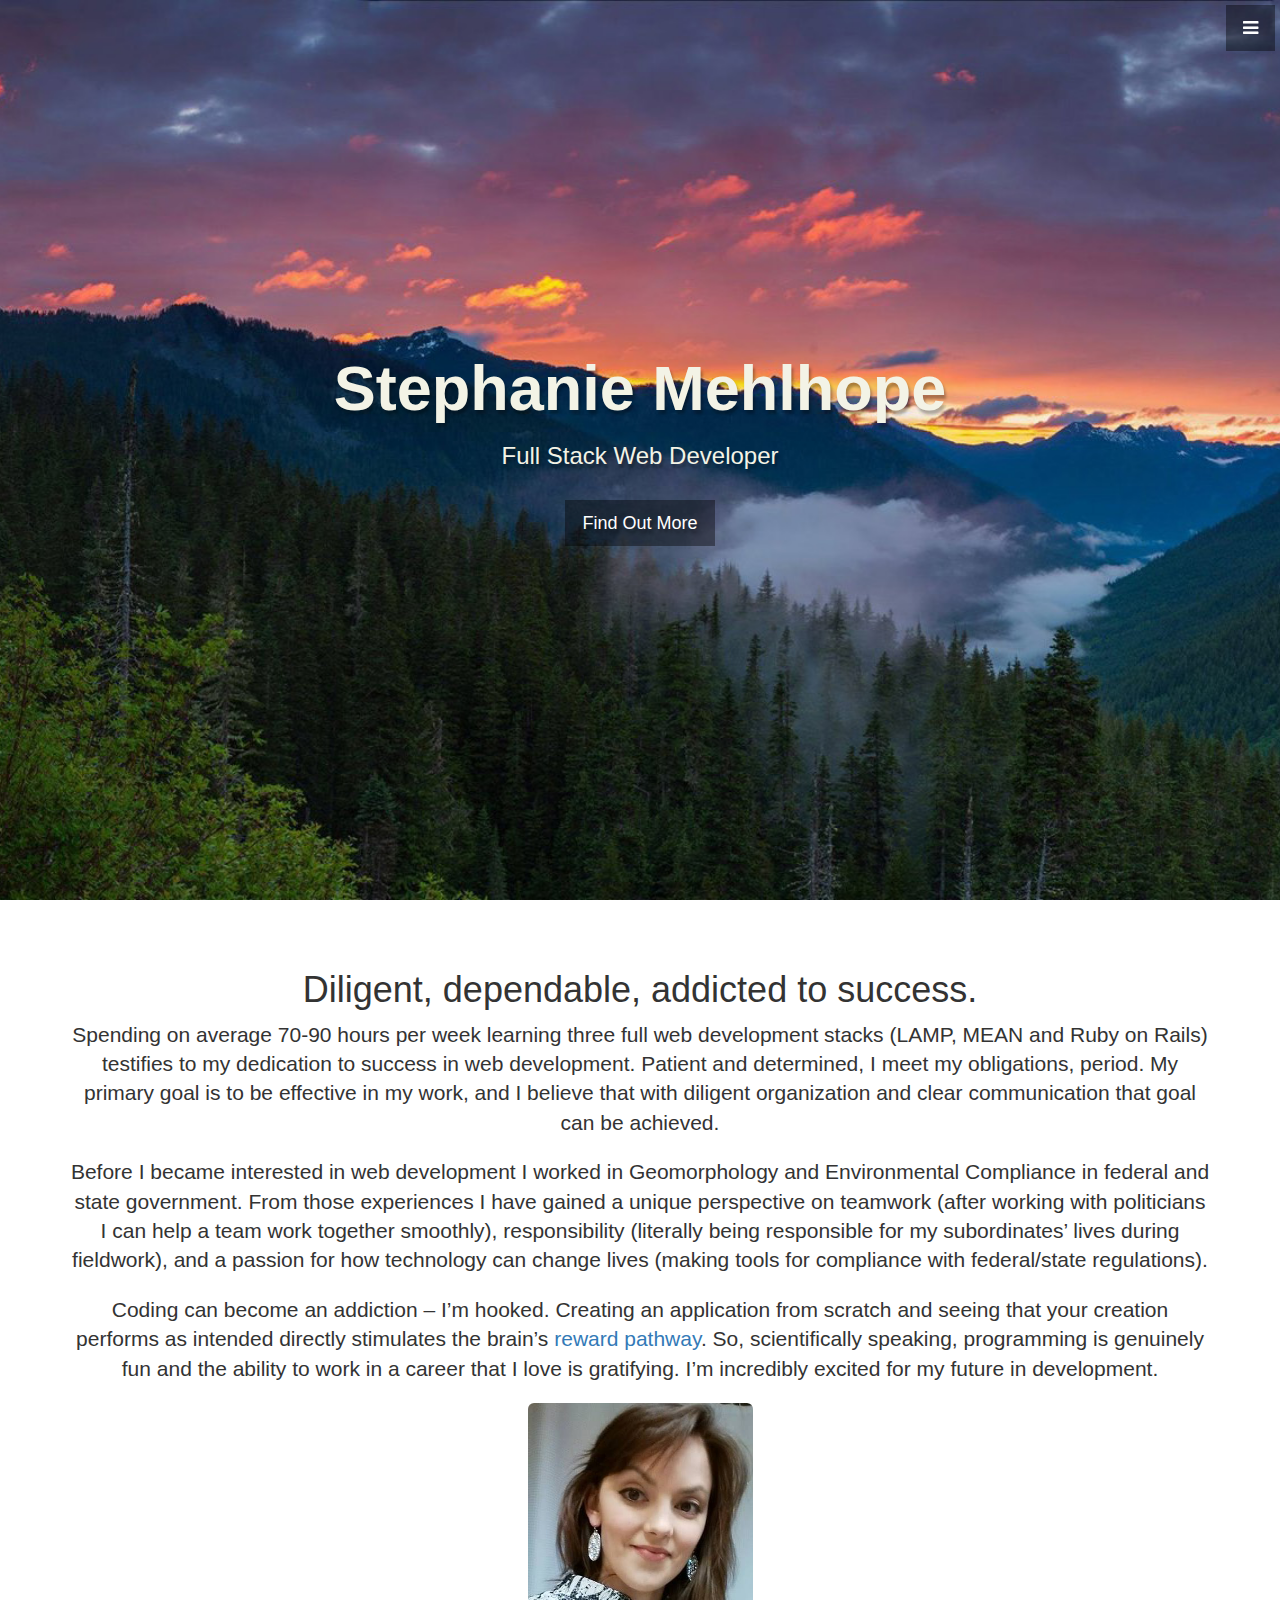
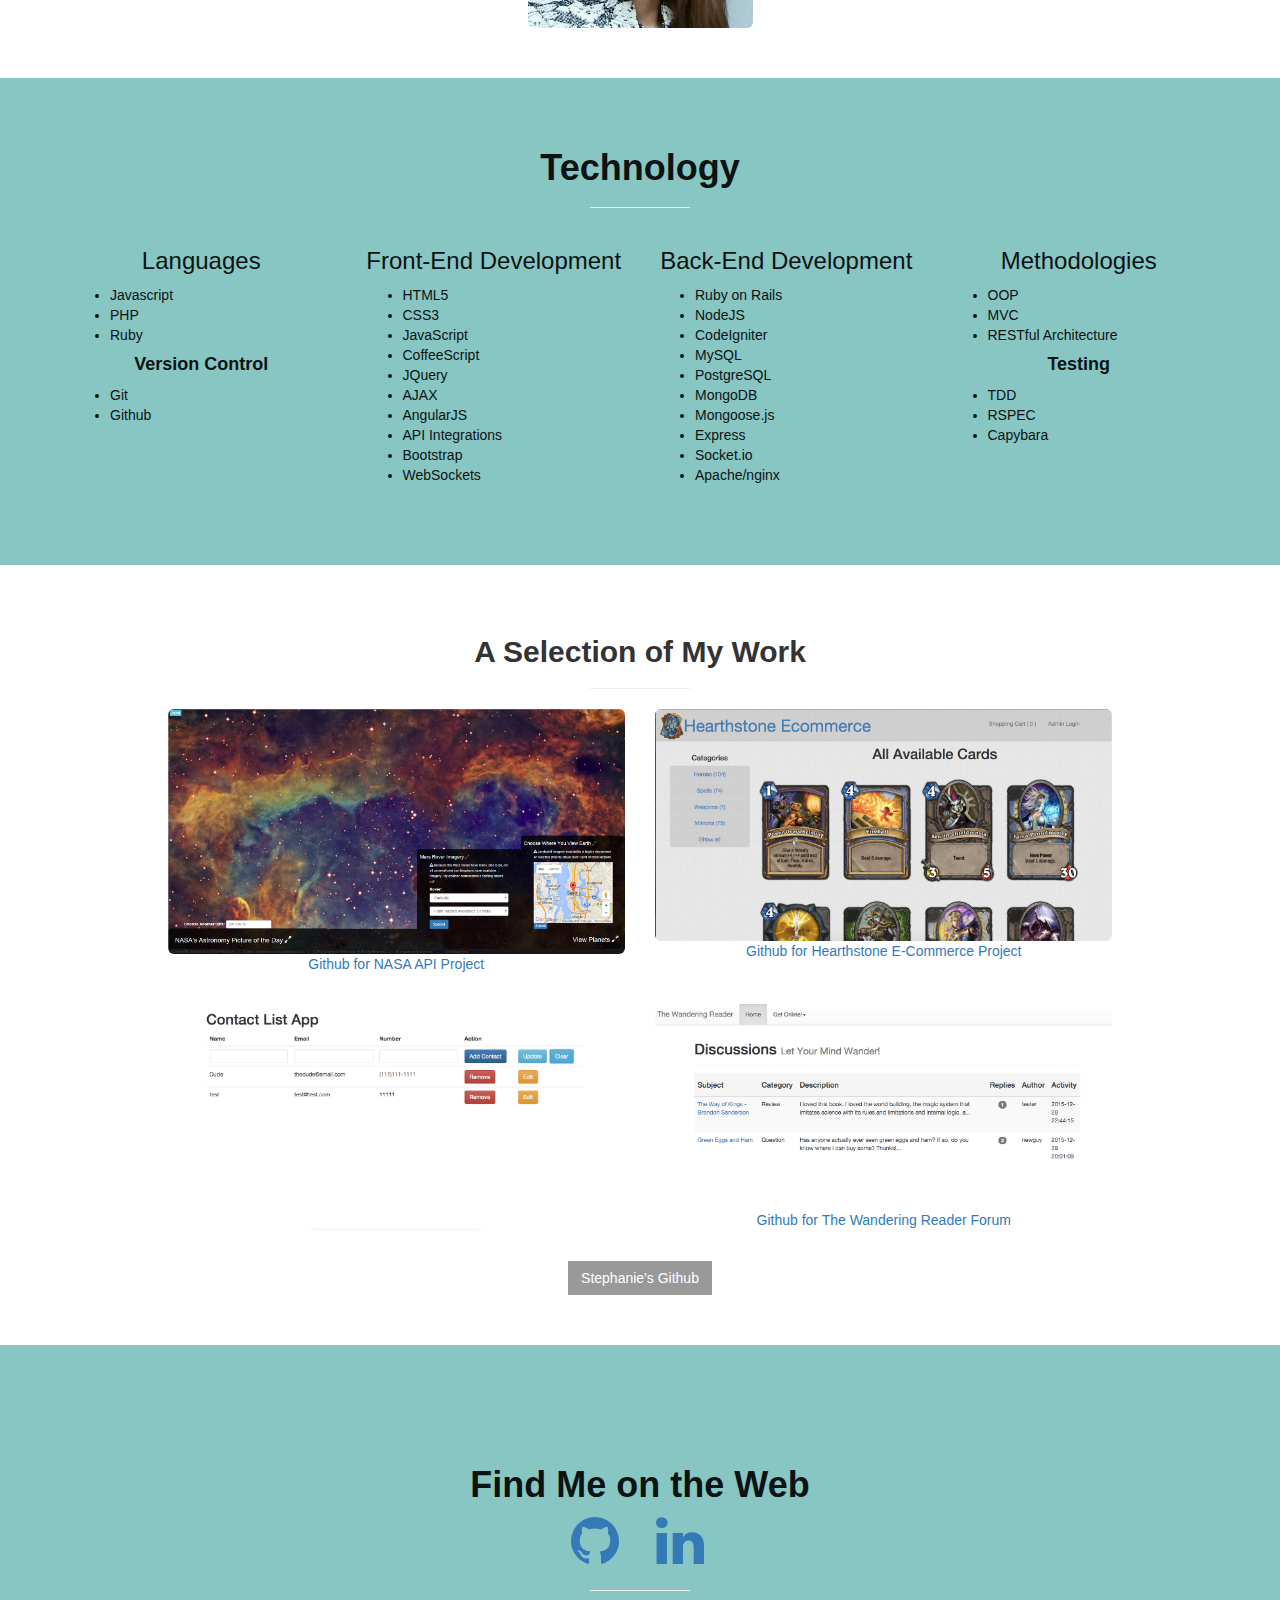
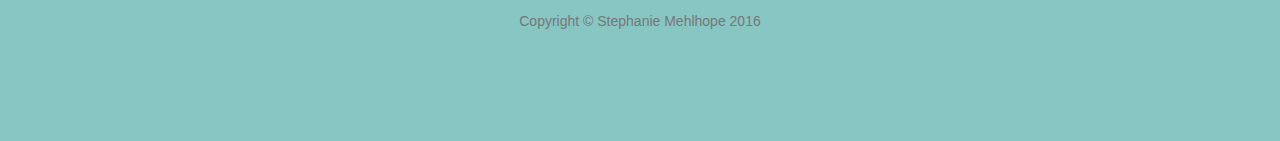
==== index.html @ 86a3da4c "initial commit" ====
<!DOCTYPE html>
<html>
<head>
  <meta charset="utf-8">
  <meta http-equiv="X-UA-Compatible" content="IE=edge">
  <meta name="viewport" content="width=device-width, initial-scale=1">
  <meta name="description" content="Portfolio website for full-stack developer, Stephanie Mehlhope">
  <meta name="author" content="Stephanie Mehlhope">
  <title>Stephanie Mehlhope</title>

  <script src="assets/javascript/jquery-2.2.1.js"></script>
  <script src="assets/javascript/bootstrap.js"></script>
  <script src="assets/javascript/colorbox.js"></script>
  <link rel="stylesheet" type="text/css" href="assets/stylesheets/bootstrap.css">
  <link rel="stylesheet" type="text/css" href="assets/stylesheets/stylesheet.css">
</head>
<body>
<!-- Navigation -->
  <a id="menu-toggle" href="#" class="btn btn-dark btn-lg toggle"><i class="fa fa-bars"></i></a>
  <nav id="sidebar-wrapper">
      <ul class="sidebar-nav">
          <a id="menu-close" href="#" class="btn btn-light btn-lg pull-right toggle"><i class="fa fa-times"></i></a>
          <li class="sidebar-brand">
              <a href="#top"  onclick = $("#menu-close").click();>Navigation</a>
          </li>
          <li>
              <a href="#top" onclick = $("#menu-close").click();>Home</a>
          </li>
          <li>
              <a href="#about" onclick = $("#menu-close").click();>About</a>
          </li>
          <li>
              <a href="#technical" onclick = $("#menu-close").click();>Technology</a>
          </li>
          <li>
              <a href="#portfolio" onclick = $("#menu-close").click();>Portfolio</a>
          </li>
      </ul>
  </nav>

  <!-- Header -->
  <header id="top" class="header">
      <div class="text-vertical-center">
        <h1>Stephanie Mehlhope</h1>
        <h3>Full Stack Web Developer</h3>
        <br>
        <a href="#about" class="btn btn-dark btn-lg">Find Out More</a>
      </div>
  </header>

<!-- About -->
<section id="about" class="about">
  <div class="container">
    <div class="row">
      <div class="col-lg-12 text-center">
        <h1>Diligent, dependable, addicted to success.</h1>
      </div>
      <div class="col-lg-12  text-center">
        <p class="lead">Spending on average 70-90 hours per week learning three full web development stacks (LAMP, MEAN and Ruby on Rails) testifies to my dedication to success in web development. Patient and determined, I meet my obligations, period. My primary goal is to be effective in my work, and I believe that with diligent organization and clear communication that goal can be achieved.</p>
      </div>
      <div class="col-lg-12  text-center">
        <p class="lead">Before I became interested in web development I worked in Geomorphology and Environmental Compliance in federal and state government. From those experiences I have gained a unique perspective on teamwork (after working with politicians I can help a team work together smoothly), responsibility (literally being responsible for my subordinates’ lives during fieldwork), and a passion for how technology can change lives (making tools for compliance with federal/state regulations).</p>
        <p class="lead">Coding can become an addiction – I’m hooked.  Creating an application from scratch and seeing that your creation performs as intended directly stimulates the brain’s <a href="https://en.wikipedia.org/wiki/Reward_system">reward pathway</a>. So, scientifically speaking, programming is genuinely fun and the ability to work in a career that I love is gratifying. I’m incredibly excited for my future in development.</p>
      </div>
      <div class="col-lg-8 col-lg-offset-2 text-center">
        <img id="steph" src="assets/images/steph.jpg" alt="..." class="center-block img-rounded img-responsive">
      </div>
    </div>
    <!-- /.row -->
  </div>
  <!-- /.container -->
</section>



<!-- TECHNICAL -->
<section id="technical" class="technical">
  <div class="container">
    <div class="row text-center">
      <h1><strong>Technology</strong></h1>
      <hr class="small">
      <div class="col-lg-12">
        <div class="row">
          <div class="col-md-3 col-sm-6">
            <div class="technical-item">
              <h3>Languages</h3>
              <ul>
                <li>Javascript</li>
                <li>PHP</li>
                <li>Ruby</li>
              </ul>
              <h4><strong>Version Control</strong></h4>
              <ul>
                <li>Git</li>
                <li>Github</li>
              </ul>
            </div>
          </div>
          <div class="col-md-3 col-sm-6">
            <div class="technical-item">
              <h3>Front-End Development</h3>
              <ul>
                <li>HTML5</li>
                <li>CSS3</li>
                <li>JavaScript</li>
                <li>CoffeeScript</li>
                <li>JQuery</li>
                <li>AJAX</li>
                <li>AngularJS</li>
                <li>API Integrations</li>
                <li>Bootstrap</li>
                <li>WebSockets</li>
              </ul>
            </div>
          </div>
          <div class="col-md-3 col-sm-6">
            <div class="technical-item">
              <h3>Back-End Development</strong>
              </h3>
              <ul>
                <li>Ruby on Rails</li>
                <li>NodeJS</li>
                <li>CodeIgniter</li>
                <li>MySQL</li>
                <li>PostgreSQL</li>
                <li>MongoDB</li>
                <li>Mongoose.js</li>
                <li>Express</li>
                <li>Socket.io</li>
                <li>Apache/nginx</li>
              </ul>
            </div>
          </div>
          <div class="col-md-3 col-sm-6">
            <div class="technical-item">
              <h3>Methodologies</h3>
              <ul>
                <li>OOP</li>
                <li>MVC</li>
                <li>RESTful Architecture</li>
              </ul>
              <h4><strong>Testing</strong></h4>
              <ul>
                <li>TDD</li>
                <li>RSPEC</li>
                <li>Capybara</li>
              </ul>
            </div>
          </div>

        </div>
        <!-- /.row (nested) -->
      </div>
      <!-- /.col-lg-10 -->
    </div>
    <!-- /.row -->
  </div>
  <!-- /.container -->
</section>


<!-- Portfolio -->
<section id="portfolio" class="portfolio">
  <div class="container">
    <div class="row">
      <div class="col-lg-10 col-lg-offset-1 text-center">
        <h2><strong>A Selection of My Work</strong></h2>
        <hr class="small">
        <div class="row">
          <div class="col-md-6">
            <div class="portfolio-item">
              <a class="nasaGroup" href="assets/images/nasa.png" title="On page load, NASA's Astronomy Picture of the Day is automatically loaded as the background. JQuery is used to toggle the background's explanation text (left) as well as the menus for Mars and Earth Imagery (right).">
                <img class="img-portfolio img-rounded img-responsive" src="assets/images/nasa.png" alt="NASA API Project Cover Photo">
              </a>
              <a class="nasaGroup" href="assets/images/explanation.png" title="Toggled Astronomy Picture of the Day explanation text."></a>
              <a class="nasaGroup" href="assets/images/mars_earth_on.png" title="Display after using the forms to select imagery from the Mars Rover of choice and Landsat location."></a>
              <a class="nasaGroup" href="assets/images/earth_toggled.png" title="The Mars Rover and Landsat imagery forms toggle using JQuery as well!"></a>     
              <a href="https://github.com/smehlhope/NASA-Api">Github for NASA API Project</a>

            </div>
          </div>
            <div class="col-md-6">
              <div class="portfolio-item">
                <a class="hearthstoneGroup" href="assets/images/hearthstone.png" title="Homepage for a sample e-commerce site selling hypothetical Hearthstone cards.">
                  <img class="img-portfolio img-rounded img-responsive" src="assets/images/hearthstone.png" alt="Homepage for Hearthstone E-Commerce site">
                </a>
                <a class="hearthstoneGroup" href="assets/images/hearthstone_cart.png" title="Shopping cart built 'from scratch' (not utilizing the CodeIgniter cart library)."></a>
                <a class="hearthstoneGroup" href="assets/images/hearthstone_order.png" title="Order status page - only viewable by administrator login. The status color changes whether the order is waiting for shipping, has shipped, or has arrived to the customer."></a>
                <a href="https://github.com/raymondluu/hearthstone_ecommerce">Github for Hearthstone E-Commerce Project</a>    
              </div>
            </div>
          </div>
          <div class="row">
            <div class="col-md-6">
              <div class="portfolio-item">
                <a href="https://github.com/smehlhope/mean_contact_list">
                  <img class="img-portfolio img-rounded img-responsive" src="assets/images/contact_list.png">
                </a>
              </div>
            </div>
            <div class="col-md-6">
              <div class="portfolio-item">
                <a class="forumGroup" href="assets/images/forum.png" title="Homepage for the Wandering (yes, that is a real word!) Reader Forum. This is a pet project built using PHP with MVC. It was designed using Bootstrap.">
                  <img class="img-portfolio img-rounded img-responsive" src="assets/images/forum.png">
                </a>
                <a class="forumGroup" href="assets/images/forum_user_profile.png" title="When logged in the user's gravatar (web-wide, shared) image is automatically loaded to all parts of the site. The user is able to edit their profile post topics and comments to discussions."></a>
                <a class="forumGroup" href="assets/images/forum_user_edit.png" title="The user's identification is authenticated/verified to allow their own posts and comments to be edited, these are automatically filled out to the edit boxes."></a>
                <a href="https://github.com/smehlhope/PHP-Forum-Project">Github for The Wandering Reader Forum</a>
              </div>
            </div>
          </div>  
          <!-- /.row (nested) -->
          <a href="https://github.com/smehlhope" class="btn btn-dark">Stephanie's Github</a>
      </div>
      <!-- /.col-lg-10 -->
    </div>
    <!-- /.row -->
  </div>
  <!-- /.container -->
</section>

  <!-- Footer -->
  <footer>
    <div class="container">
      <div class="row">
        <div class="col-lg-10 col-lg-offset-1 text-center">
          <h1><strong>Find Me on the Web</strong></h1>
          <ul class="list-inline">
            <li>
                <a href="https://github.com/smehlhope"><i class="fa fa-github fa-fw fa-4x"></i></a>
            </li>
            <li>
                <a href="https://linkedin.com/in/smehlhope"><i class="fa fa-linkedin fa-fw fa-4x"></i></a>
            </li>
          </ul>
          <hr class="small">
          <p class="text-muted">Copyright &copy; Stephanie Mehlhope 2016</p>
        </div>
      </div>
    </div>
  </footer>


  <!-- Custom Theme JavaScript -->
  <script>
  // Closes the sidebar menu
  $("#menu-close").click(function(e) {
      e.preventDefault();
      $("#sidebar-wrapper").toggleClass("active");
  });
  // Opens the sidebar menu
  $("#menu-toggle").click(function(e) {
      e.preventDefault();
      $("#sidebar-wrapper").toggleClass("active");
  });
  // Scrolls to the selected menu item on the page
  $(function() {
      // $('a[href*=#]:not([href=#])').click(function() {
      //     if (location.pathname.replace(/^\//, '') == this.pathname.replace(/^\//, '') || location.hostname == this.hostname) {
      //         var target = $(this.hash);
      //         target = target.length ? target : $('[name=' + this.hash.slice(1) + ']');
      //         if (target.length) {
      //             $('html,body').animate({
      //                 scrollTop: target.offset().top
      //             }, 1000);
      //             return false;
      //         }
      //     }
      // });
  });
  </script>


  <script>
    $(function(){
        $(".nasaGroup").colorbox({rel:'nasaGroup', transition:"none", width:"75%", height:"75%"});
        $(".hearthstoneGroup").colorbox({rel:'hearthstoneGroup', transition:"none", width:"75%", height:"75%"});
        $(".forumGroup").colorbox({rel:'forumGroup', transition:"none", width:"75%", height:"75%"});
      });
  </script>

</body>
</html>
---- assets/stylesheets/stylesheet.css ----
/*!
 * Start Bootstrap - Stylish Portfolio Bootstrap Theme (http://startbootstrap.com)
 * Code licensed under the Apache License v2.0.
 * For details, see http://www.apache.org/licenses/LICENSE-2.0.
 */

/* Global Styles */
#steph {
    width: 225px;
    height: auto;
}

html,
body {
    width: 100%;
    height: 100%;
}

body {
    font-family: "Source Sans Pro","Helvetica Neue",Helvetica,Arial,sans-serif;
}

.text-vertical-center {
    color: #f3f3e6;
    /*text-shadow: 1px 1px 2px black;*/
    text-shadow: 2px 4px 3px rgba(0,0,0,0.3);
    display: table-cell;
    text-align: center;
    vertical-align: middle;
}

.text-vertical-center h1 {
    margin: 0;
    padding: 0;
    font-size: 4.5em;
    font-weight: 700;
}

/* Custom Button Styles */

.btn-dark {
    border-radius: 0;
    color: #fff;
    background-color: rgba(0,0,0,0.4);
}

.btn-dark:hover,
.btn-dark:focus,
.btn-dark:active {
    color: #fff;
    background-color: rgba(0,0,0,0.7);
}

.btn-light {
    border-radius: 0;
    color: #333;
    background-color: rgb(255,255,255);
}

.btn-light:hover,
.btn-light:focus,
.btn-light:active {
    color: #333;
    background-color: rgba(255,255,255,0.8);
}

/* Custom Horizontal Rule */

hr.small {
    max-width: 100px;
}

/* Side Menu */

#sidebar-wrapper {
    z-index: 1000;
    position: fixed;
    right: 0;
    width: 250px;
    height: 100%;
    margin-right: -250px;
    overflow-y: auto;
    background: #222;
    -webkit-transition: all 0.4s ease 0s;
    -moz-transition: all 0.4s ease 0s;
    -ms-transition: all 0.4s ease 0s;
    -o-transition: all 0.4s ease 0s;
    transition: all 0.4s ease 0s;
}

.sidebar-nav {
    position: absolute;
    top: 0;
    width: 250px;
    margin: 0;
    padding: 0;
    list-style: none;
}

.sidebar-nav li {
    text-indent: 20px;
    line-height: 40px;
}

.sidebar-nav li a {
    display: block;
    text-decoration: none;
    color: #999;
}

.sidebar-nav li a:hover {
    text-decoration: none;
    color: #fff;
    background: rgba(255,255,255,0.2);
}

.sidebar-nav li a:active,
.sidebar-nav li a:focus {
    text-decoration: none;
}

.sidebar-nav > .sidebar-brand {
    height: 55px;
    font-size: 18px;
    line-height: 55px;
}

.sidebar-nav > .sidebar-brand a {
    color: #999;
}

.sidebar-nav > .sidebar-brand a:hover {
    color: #fff;
    background: none;
}

#menu-toggle {
    z-index: 1;
    position: fixed;
    top: 0;
    right: 0;
}

#sidebar-wrapper.active {
    right: 250px;
    width: 250px;
    -webkit-transition: all 0.4s ease 0s;
    -moz-transition: all 0.4s ease 0s;
    -ms-transition: all 0.4s ease 0s;
    -o-transition: all 0.4s ease 0s;
    transition: all 0.4s ease 0s;
}

.toggle {
    margin: 5px 5px 0 0;
}

/* Header */

.header {
    display: table;
    position: relative;
    width: 100%;
    height: 100%;
    background: url(../images/mtns.jpg) no-repeat center center scroll;
    -webkit-background-size: cover;
    -moz-background-size: cover;
    background-size: cover;
    -o-background-size: cover;
}

/* About */

.about {
    padding: 50px 0;
}

/* Services */

.technical {
    padding: 50px 0;
    background-color: #87c6c3;
    color: #0d1313;
}

.technical-item {
    margin-bottom: 30px;
}

.technical-item ul li {
    text-align: left;
}

/* Callout */

.callout {
    display: table;
    width: 100%;
    height: 400px;
    color: #fff;
    background: url(../img/callout.jpg) no-repeat center center scroll;
    -webkit-background-size: cover;
    -moz-background-size: cover;
    background-size: cover;
    -o-background-size: cover;
}

/* Portfolio */

.portfolio {
    padding: 50px 0;
}

.portfolio-item {
    margin-bottom: 30px;
}

.img-portfolio {
    margin: 0 auto;
    height: auto;
    width: auto;
}

.img-portfolio:hover {
    opacity: 0.8;
}

/* Call to Action */

#contact {
    padding: 50px 0;
    background-color: #87c6c3;
    color: #0d1313;
}


/* Footer */

footer {
    padding: 100px 0;
    background-color: #87c6c3;
    color: #0d1313;
}

/*!
 *  Font Awesome 4.2.0 by @davegandy - http://fontawesome.io - @fontawesome
 *  License - http://fontawesome.io/license (Font: SIL OFL 1.1, CSS: MIT License)
 */
/* FONT PATH
 * -------------------------- */
@font-face {
  font-family: 'FontAwesome';
  src: url('../fonts/fontawesome-webfont.eot?v=4.2.0');
  src: url('../fonts/fontawesome-webfont.eot?#iefix&v=4.2.0') format('embedded-opentype'), url('../fonts/fontawesome-webfont.woff?v=4.2.0') format('woff'), url('../fonts/fontawesome-webfont.ttf?v=4.2.0') format('truetype'), url('../fonts/fontawesome-webfont.svg?v=4.2.0#fontawesomeregular') format('svg');
  font-weight: normal;
  font-style: normal;
}
.fa {
  display: inline-block;
  font: normal normal normal 14px/1 FontAwesome;
  font-size: inherit;
  text-rendering: auto;
  -webkit-font-smoothing: antialiased;
  -moz-osx-font-smoothing: grayscale;
}
/* makes the font 33% larger relative to the icon container */
.fa-lg {
  font-size: 1.33333333em;
  line-height: 0.75em;
  vertical-align: -15%;
}
.fa-2x {
  font-size: 2em;
}
.fa-3x {
  font-size: 3em;
}
.fa-4x {
  font-size: 4em;
}
.fa-5x {
  font-size: 5em;
}
.fa-fw {
  width: 1.28571429em;
  text-align: center;
}
.fa-ul {
  padding-left: 0;
  margin-left: 2.14285714em;
  list-style-type: none;
}
.fa-ul > li {
  position: relative;
}
.fa-li {
  position: absolute;
  left: -2.14285714em;
  width: 2.14285714em;
  top: 0.14285714em;
  text-align: center;
}
.fa-li.fa-lg {
  left: -1.85714286em;
}
.fa-border {
  padding: .2em .25em .15em;
  border: solid 0.08em #eeeeee;
  border-radius: .1em;
}
.pull-right {
  float: right;
}
.pull-left {
  float: left;
}
.fa.pull-left {
  margin-right: .3em;
}
.fa.pull-right {
  margin-left: .3em;
}
.fa-spin {
  -webkit-animation: fa-spin 2s infinite linear;
  animation: fa-spin 2s infinite linear;
}
@-webkit-keyframes fa-spin {
  0% {
    -webkit-transform: rotate(0deg);
    transform: rotate(0deg);
  }
  100% {
    -webkit-transform: rotate(359deg);
    transform: rotate(359deg);
  }
}
@keyframes fa-spin {
  0% {
    -webkit-transform: rotate(0deg);
    transform: rotate(0deg);
  }
  100% {
    -webkit-transform: rotate(359deg);
    transform: rotate(359deg);
  }
}
.fa-rotate-90 {
  filter: progid:DXImageTransform.Microsoft.BasicImage(rotation=1);
  -webkit-transform: rotate(90deg);
  -ms-transform: rotate(90deg);
  transform: rotate(90deg);
}
.fa-rotate-180 {
  filter: progid:DXImageTransform.Microsoft.BasicImage(rotation=2);
  -webkit-transform: rotate(180deg);
  -ms-transform: rotate(180deg);
  transform: rotate(180deg);
}
.fa-rotate-270 {
  filter: progid:DXImageTransform.Microsoft.BasicImage(rotation=3);
  -webkit-transform: rotate(270deg);
  -ms-transform: rotate(270deg);
  transform: rotate(270deg);
}
.fa-flip-horizontal {
  filter: progid:DXImageTransform.Microsoft.BasicImage(rotation=0, mirror=1);
  -webkit-transform: scale(-1, 1);
  -ms-transform: scale(-1, 1);
  transform: scale(-1, 1);
}
.fa-flip-vertical {
  filter: progid:DXImageTransform.Microsoft.BasicImage(rotation=2, mirror=1);
  -webkit-transform: scale(1, -1);
  -ms-transform: scale(1, -1);
  transform: scale(1, -1);
}
:root .fa-rotate-90,
:root .fa-rotate-180,
:root .fa-rotate-270,
:root .fa-flip-horizontal,
:root .fa-flip-vertical {
  filter: none;
}
.fa-stack {
  position: relative;
  display: inline-block;
  width: 2em;
  height: 2em;
  line-height: 2em;
  vertical-align: middle;
}
.fa-stack-1x,
.fa-stack-2x {
  position: absolute;
  left: 0;
  width: 100%;
  text-align: center;
}
.fa-stack-1x {
  line-height: inherit;
}
.fa-stack-2x {
  font-size: 2em;
}
.fa-inverse {
  color: #ffffff;
}
/* Font Awesome uses the Unicode Private Use Area (PUA) to ensure screen
   readers do not read off random characters that represent icons */
.fa-glass:before {
  content: "\f000";
}
.fa-music:before {
  content: "\f001";
}
.fa-search:before {
  content: "\f002";
}
.fa-envelope-o:before {
  content: "\f003";
}
.fa-heart:before {
  content: "\f004";
}
.fa-star:before {
  content: "\f005";
}
.fa-star-o:before {
  content: "\f006";
}
.fa-user:before {
  content: "\f007";
}
.fa-film:before {
  content: "\f008";
}
.fa-th-large:before {
  content: "\f009";
}
.fa-th:before {
  content: "\f00a";
}
.fa-th-list:before {
  content: "\f00b";
}
.fa-check:before {
  content: "\f00c";
}
.fa-remove:before,
.fa-close:before,
.fa-times:before {
  content: "\f00d";
}
.fa-search-plus:before {
  content: "\f00e";
}
.fa-search-minus:before {
  content: "\f010";
}
.fa-power-off:before {
  content: "\f011";
}
.fa-signal:before {
  content: "\f012";
}
.fa-gear:before,
.fa-cog:before {
  content: "\f013";
}
.fa-trash-o:before {
  content: "\f014";
}
.fa-home:before {
  content: "\f015";
}
.fa-file-o:before {
  content: "\f016";
}
.fa-clock-o:before {
  content: "\f017";
}
.fa-road:before {
  content: "\f018";
}
.fa-download:before {
  content: "\f019";
}
.fa-arrow-circle-o-down:before {
  content: "\f01a";
}
.fa-arrow-circle-o-up:before {
  content: "\f01b";
}
.fa-inbox:before {
  content: "\f01c";
}
.fa-play-circle-o:before {
  content: "\f01d";
}
.fa-rotate-right:before,
.fa-repeat:before {
  content: "\f01e";
}
.fa-refresh:before {
  content: "\f021";
}
.fa-list-alt:before {
  content: "\f022";
}
.fa-lock:before {
  content: "\f023";
}
.fa-flag:before {
  content: "\f024";
}
.fa-headphones:before {
  content: "\f025";
}
.fa-volume-off:before {
  content: "\f026";
}
.fa-volume-down:before {
  content: "\f027";
}
.fa-volume-up:before {
  content: "\f028";
}
.fa-qrcode:before {
  content: "\f029";
}
.fa-barcode:before {
  content: "\f02a";
}
.fa-tag:before {
  content: "\f02b";
}
.fa-tags:before {
  content: "\f02c";
}
.fa-book:before {
  content: "\f02d";
}
.fa-bookmark:before {
  content: "\f02e";
}
.fa-print:before {
  content: "\f02f";
}
.fa-camera:before {
  content: "\f030";
}
.fa-font:before {
  content: "\f031";
}
.fa-bold:before {
  content: "\f032";
}
.fa-italic:before {
  content: "\f033";
}
.fa-text-height:before {
  content: "\f034";
}
.fa-text-width:before {
  content: "\f035";
}
.fa-align-left:before {
  content: "\f036";
}
.fa-align-center:before {
  content: "\f037";
}
.fa-align-right:before {
  content: "\f038";
}
.fa-align-justify:before {
  content: "\f039";
}
.fa-list:before {
  content: "\f03a";
}
.fa-dedent:before,
.fa-outdent:before {
  content: "\f03b";
}
.fa-indent:before {
  content: "\f03c";
}
.fa-video-camera:before {
  content: "\f03d";
}
.fa-photo:before,
.fa-image:before,
.fa-picture-o:before {
  content: "\f03e";
}
.fa-pencil:before {
  content: "\f040";
}
.fa-map-marker:before {
  content: "\f041";
}
.fa-adjust:before {
  content: "\f042";
}
.fa-tint:before {
  content: "\f043";
}
.fa-edit:before,
.fa-pencil-square-o:before {
  content: "\f044";
}
.fa-share-square-o:before {
  content: "\f045";
}
.fa-check-square-o:before {
  content: "\f046";
}
.fa-arrows:before {
  content: "\f047";
}
.fa-step-backward:before {
  content: "\f048";
}
.fa-fast-backward:before {
  content: "\f049";
}
.fa-backward:before {
  content: "\f04a";
}
.fa-play:before {
  content: "\f04b";
}
.fa-pause:before {
  content: "\f04c";
}
.fa-stop:before {
  content: "\f04d";
}
.fa-forward:before {
  content: "\f04e";
}
.fa-fast-forward:before {
  content: "\f050";
}
.fa-step-forward:before {
  content: "\f051";
}
.fa-eject:before {
  content: "\f052";
}
.fa-chevron-left:before {
  content: "\f053";
}
.fa-chevron-right:before {
  content: "\f054";
}
.fa-plus-circle:before {
  content: "\f055";
}
.fa-minus-circle:before {
  content: "\f056";
}
.fa-times-circle:before {
  content: "\f057";
}
.fa-check-circle:before {
  content: "\f058";
}
.fa-question-circle:before {
  content: "\f059";
}
.fa-info-circle:before {
  content: "\f05a";
}
.fa-crosshairs:before {
  content: "\f05b";
}
.fa-times-circle-o:before {
  content: "\f05c";
}
.fa-check-circle-o:before {
  content: "\f05d";
}
.fa-ban:before {
  content: "\f05e";
}
.fa-arrow-left:before {
  content: "\f060";
}
.fa-arrow-right:before {
  content: "\f061";
}
.fa-arrow-up:before {
  content: "\f062";
}
.fa-arrow-down:before {
  content: "\f063";
}
.fa-mail-forward:before,
.fa-share:before {
  content: "\f064";
}
.fa-expand:before {
  content: "\f065";
}
.fa-compress:before {
  content: "\f066";
}
.fa-plus:before {
  content: "\f067";
}
.fa-minus:before {
  content: "\f068";
}
.fa-asterisk:before {
  content: "\f069";
}
.fa-exclamation-circle:before {
  content: "\f06a";
}
.fa-gift:before {
  content: "\f06b";
}
.fa-leaf:before {
  content: "\f06c";
}
.fa-fire:before {
  content: "\f06d";
}
.fa-eye:before {
  content: "\f06e";
}
.fa-eye-slash:before {
  content: "\f070";
}
.fa-warning:before,
.fa-exclamation-triangle:before {
  content: "\f071";
}
.fa-plane:before {
  content: "\f072";
}
.fa-calendar:before {
  content: "\f073";
}
.fa-random:before {
  content: "\f074";
}
.fa-comment:before {
  content: "\f075";
}
.fa-magnet:before {
  content: "\f076";
}
.fa-chevron-up:before {
  content: "\f077";
}
.fa-chevron-down:before {
  content: "\f078";
}
.fa-retweet:before {
  content: "\f079";
}
.fa-shopping-cart:before {
  content: "\f07a";
}
.fa-folder:before {
  content: "\f07b";
}
.fa-folder-open:before {
  content: "\f07c";
}
.fa-arrows-v:before {
  content: "\f07d";
}
.fa-arrows-h:before {
  content: "\f07e";
}
.fa-bar-chart-o:before,
.fa-bar-chart:before {
  content: "\f080";
}
.fa-twitter-square:before {
  content: "\f081";
}
.fa-facebook-square:before {
  content: "\f082";
}
.fa-camera-retro:before {
  content: "\f083";
}
.fa-key:before {
  content: "\f084";
}
.fa-gears:before,
.fa-cogs:before {
  content: "\f085";
}
.fa-comments:before {
  content: "\f086";
}
.fa-thumbs-o-up:before {
  content: "\f087";
}
.fa-thumbs-o-down:before {
  content: "\f088";
}
.fa-star-half:before {
  content: "\f089";
}
.fa-heart-o:before {
  content: "\f08a";
}
.fa-sign-out:before {
  content: "\f08b";
}
.fa-linkedin-square:before {
  content: "\f08c";
}
.fa-thumb-tack:before {
  content: "\f08d";
}
.fa-external-link:before {
  content: "\f08e";
}
.fa-sign-in:before {
  content: "\f090";
}
.fa-trophy:before {
  content: "\f091";
}
.fa-github-square:before {
  content: "\f092";
}
.fa-upload:before {
  content: "\f093";
}
.fa-lemon-o:before {
  content: "\f094";
}
.fa-phone:before {
  content: "\f095";
}
.fa-square-o:before {
  content: "\f096";
}
.fa-bookmark-o:before {
  content: "\f097";
}
.fa-phone-square:before {
  content: "\f098";
}
.fa-twitter:before {
  content: "\f099";
}
.fa-facebook:before {
  content: "\f09a";
}
.fa-github:before {
  content: "\f09b";
}
.fa-unlock:before {
  content: "\f09c";
}
.fa-credit-card:before {
  content: "\f09d";
}
.fa-rss:before {
  content: "\f09e";
}
.fa-hdd-o:before {
  content: "\f0a0";
}
.fa-bullhorn:before {
  content: "\f0a1";
}
.fa-bell:before {
  content: "\f0f3";
}
.fa-certificate:before {
  content: "\f0a3";
}
.fa-hand-o-right:before {
  content: "\f0a4";
}
.fa-hand-o-left:before {
  content: "\f0a5";
}
.fa-hand-o-up:before {
  content: "\f0a6";
}
.fa-hand-o-down:before {
  content: "\f0a7";
}
.fa-arrow-circle-left:before {
  content: "\f0a8";
}
.fa-arrow-circle-right:before {
  content: "\f0a9";
}
.fa-arrow-circle-up:before {
  content: "\f0aa";
}
.fa-arrow-circle-down:before {
  content: "\f0ab";
}
.fa-globe:before {
  content: "\f0ac";
}
.fa-wrench:before {
  content: "\f0ad";
}
.fa-tasks:before {
  content: "\f0ae";
}
.fa-filter:before {
  content: "\f0b0";
}
.fa-briefcase:before {
  content: "\f0b1";
}
.fa-arrows-alt:before {
  content: "\f0b2";
}
.fa-group:before,
.fa-users:before {
  content: "\f0c0";
}
.fa-chain:before,
.fa-link:before {
  content: "\f0c1";
}
.fa-cloud:before {
  content: "\f0c2";
}
.fa-flask:before {
  content: "\f0c3";
}
.fa-cut:before,
.fa-scissors:before {
  content: "\f0c4";
}
.fa-copy:before,
.fa-files-o:before {
  content: "\f0c5";
}
.fa-paperclip:before {
  content: "\f0c6";
}
.fa-save:before,
.fa-floppy-o:before {
  content: "\f0c7";
}
.fa-square:before {
  content: "\f0c8";
}
.fa-navicon:before,
.fa-reorder:before,
.fa-bars:before {
  content: "\f0c9";
}
.fa-list-ul:before {
  content: "\f0ca";
}
.fa-list-ol:before {
  content: "\f0cb";
}
.fa-strikethrough:before {
  content: "\f0cc";
}
.fa-underline:before {
  content: "\f0cd";
}
.fa-table:before {
  content: "\f0ce";
}
.fa-magic:before {
  content: "\f0d0";
}
.fa-truck:before {
  content: "\f0d1";
}
.fa-pinterest:before {
  content: "\f0d2";
}
.fa-pinterest-square:before {
  content: "\f0d3";
}
.fa-google-plus-square:before {
  content: "\f0d4";
}
.fa-google-plus:before {
  content: "\f0d5";
}
.fa-money:before {
  content: "\f0d6";
}
.fa-caret-down:before {
  content: "\f0d7";
}
.fa-caret-up:before {
  content: "\f0d8";
}
.fa-caret-left:before {
  content: "\f0d9";
}
.fa-caret-right:before {
  content: "\f0da";
}
.fa-columns:before {
  content: "\f0db";
}
.fa-unsorted:before,
.fa-sort:before {
  content: "\f0dc";
}
.fa-sort-down:before,
.fa-sort-desc:before {
  content: "\f0dd";
}
.fa-sort-up:before,
.fa-sort-asc:before {
  content: "\f0de";
}
.fa-envelope:before {
  content: "\f0e0";
}
.fa-linkedin:before {
  content: "\f0e1";
}
.fa-rotate-left:before,
.fa-undo:before {
  content: "\f0e2";
}
.fa-legal:before,
.fa-gavel:before {
  content: "\f0e3";
}
.fa-dashboard:before,
.fa-tachometer:before {
  content: "\f0e4";
}
.fa-comment-o:before {
  content: "\f0e5";
}
.fa-comments-o:before {
  content: "\f0e6";
}
.fa-flash:before,
.fa-bolt:before {
  content: "\f0e7";
}
.fa-sitemap:before {
  content: "\f0e8";
}
.fa-umbrella:before {
  content: "\f0e9";
}
.fa-paste:before,
.fa-clipboard:before {
  content: "\f0ea";
}
.fa-lightbulb-o:before {
  content: "\f0eb";
}
.fa-exchange:before {
  content: "\f0ec";
}
.fa-cloud-download:before {
  content: "\f0ed";
}
.fa-cloud-upload:before {
  content: "\f0ee";
}
.fa-user-md:before {
  content: "\f0f0";
}
.fa-stethoscope:before {
  content: "\f0f1";
}
.fa-suitcase:before {
  content: "\f0f2";
}
.fa-bell-o:before {
  content: "\f0a2";
}
.fa-coffee:before {
  content: "\f0f4";
}
.fa-cutlery:before {
  content: "\f0f5";
}
.fa-file-text-o:before {
  content: "\f0f6";
}
.fa-building-o:before {
  content: "\f0f7";
}
.fa-hospital-o:before {
  content: "\f0f8";
}
.fa-ambulance:before {
  content: "\f0f9";
}
.fa-medkit:before {
  content: "\f0fa";
}
.fa-fighter-jet:before {
  content: "\f0fb";
}
.fa-beer:before {
  content: "\f0fc";
}
.fa-h-square:before {
  content: "\f0fd";
}
.fa-plus-square:before {
  content: "\f0fe";
}
.fa-angle-double-left:before {
  content: "\f100";
}
.fa-angle-double-right:before {
  content: "\f101";
}
.fa-angle-double-up:before {
  content: "\f102";
}
.fa-angle-double-down:before {
  content: "\f103";
}
.fa-angle-left:before {
  content: "\f104";
}
.fa-angle-right:before {
  content: "\f105";
}
.fa-angle-up:before {
  content: "\f106";
}
.fa-angle-down:before {
  content: "\f107";
}
.fa-desktop:before {
  content: "\f108";
}
.fa-laptop:before {
  content: "\f109";
}
.fa-tablet:before {
  content: "\f10a";
}
.fa-mobile-phone:before,
.fa-mobile:before {
  content: "\f10b";
}
.fa-circle-o:before {
  content: "\f10c";
}
.fa-quote-left:before {
  content: "\f10d";
}
.fa-quote-right:before {
  content: "\f10e";
}
.fa-spinner:before {
  content: "\f110";
}
.fa-circle:before {
  content: "\f111";
}
.fa-mail-reply:before,
.fa-reply:before {
  content: "\f112";
}
.fa-github-alt:before {
  content: "\f113";
}
.fa-folder-o:before {
  content: "\f114";
}
.fa-folder-open-o:before {
  content: "\f115";
}
.fa-smile-o:before {
  content: "\f118";
}
.fa-frown-o:before {
  content: "\f119";
}
.fa-meh-o:before {
  content: "\f11a";
}
.fa-gamepad:before {
  content: "\f11b";
}
.fa-keyboard-o:before {
  content: "\f11c";
}
.fa-flag-o:before {
  content: "\f11d";
}
.fa-flag-checkered:before {
  content: "\f11e";
}
.fa-terminal:before {
  content: "\f120";
}
.fa-code:before {
  content: "\f121";
}
.fa-mail-reply-all:before,
.fa-reply-all:before {
  content: "\f122";
}
.fa-star-half-empty:before,
.fa-star-half-full:before,
.fa-star-half-o:before {
  content: "\f123";
}
.fa-location-arrow:before {
  content: "\f124";
}
.fa-crop:before {
  content: "\f125";
}
.fa-code-fork:before {
  content: "\f126";
}
.fa-unlink:before,
.fa-chain-broken:before {
  content: "\f127";
}
.fa-question:before {
  content: "\f128";
}
.fa-info:before {
  content: "\f129";
}
.fa-exclamation:before {
  content: "\f12a";
}
.fa-superscript:before {
  content: "\f12b";
}
.fa-subscript:before {
  content: "\f12c";
}
.fa-eraser:before {
  content: "\f12d";
}
.fa-puzzle-piece:before {
  content: "\f12e";
}
.fa-microphone:before {
  content: "\f130";
}
.fa-microphone-slash:before {
  content: "\f131";
}
.fa-shield:before {
  content: "\f132";
}
.fa-calendar-o:before {
  content: "\f133";
}
.fa-fire-extinguisher:before {
  content: "\f134";
}
.fa-rocket:before {
  content: "\f135";
}
.fa-maxcdn:before {
  content: "\f136";
}
.fa-chevron-circle-left:before {
  content: "\f137";
}
.fa-chevron-circle-right:before {
  content: "\f138";
}
.fa-chevron-circle-up:before {
  content: "\f139";
}
.fa-chevron-circle-down:before {
  content: "\f13a";
}
.fa-html5:before {
  content: "\f13b";
}
.fa-css3:before {
  content: "\f13c";
}
.fa-anchor:before {
  content: "\f13d";
}
.fa-unlock-alt:before {
  content: "\f13e";
}
.fa-bullseye:before {
  content: "\f140";
}
.fa-ellipsis-h:before {
  content: "\f141";
}
.fa-ellipsis-v:before {
  content: "\f142";
}
.fa-rss-square:before {
  content: "\f143";
}
.fa-play-circle:before {
  content: "\f144";
}
.fa-ticket:before {
  content: "\f145";
}
.fa-minus-square:before {
  content: "\f146";
}
.fa-minus-square-o:before {
  content: "\f147";
}
.fa-level-up:before {
  content: "\f148";
}
.fa-level-down:before {
  content: "\f149";
}
.fa-check-square:before {
  content: "\f14a";
}
.fa-pencil-square:before {
  content: "\f14b";
}
.fa-external-link-square:before {
  content: "\f14c";
}
.fa-share-square:before {
  content: "\f14d";
}
.fa-compass:before {
  content: "\f14e";
}
.fa-toggle-down:before,
.fa-caret-square-o-down:before {
  content: "\f150";
}
.fa-toggle-up:before,
.fa-caret-square-o-up:before {
  content: "\f151";
}
.fa-toggle-right:before,
.fa-caret-square-o-right:before {
  content: "\f152";
}
.fa-euro:before,
.fa-eur:before {
  content: "\f153";
}
.fa-gbp:before {
  content: "\f154";
}
.fa-dollar:before,
.fa-usd:before {
  content: "\f155";
}
.fa-rupee:before,
.fa-inr:before {
  content: "\f156";
}
.fa-cny:before,
.fa-rmb:before,
.fa-yen:before,
.fa-jpy:before {
  content: "\f157";
}
.fa-ruble:before,
.fa-rouble:before,
.fa-rub:before {
  content: "\f158";
}
.fa-won:before,
.fa-krw:before {
  content: "\f159";
}
.fa-bitcoin:before,
.fa-btc:before {
  content: "\f15a";
}
.fa-file:before {
  content: "\f15b";
}
.fa-file-text:before {
  content: "\f15c";
}
.fa-sort-alpha-asc:before {
  content: "\f15d";
}
.fa-sort-alpha-desc:before {
  content: "\f15e";
}
.fa-sort-amount-asc:before {
  content: "\f160";
}
.fa-sort-amount-desc:before {
  content: "\f161";
}
.fa-sort-numeric-asc:before {
  content: "\f162";
}
.fa-sort-numeric-desc:before {
  content: "\f163";
}
.fa-thumbs-up:before {
  content: "\f164";
}
.fa-thumbs-down:before {
  content: "\f165";
}
.fa-youtube-square:before {
  content: "\f166";
}
.fa-youtube:before {
  content: "\f167";
}
.fa-xing:before {
  content: "\f168";
}
.fa-xing-square:before {
  content: "\f169";
}
.fa-youtube-play:before {
  content: "\f16a";
}
.fa-dropbox:before {
  content: "\f16b";
}
.fa-stack-overflow:before {
  content: "\f16c";
}
.fa-instagram:before {
  content: "\f16d";
}
.fa-flickr:before {
  content: "\f16e";
}
.fa-adn:before {
  content: "\f170";
}
.fa-bitbucket:before {
  content: "\f171";
}
.fa-bitbucket-square:before {
  content: "\f172";
}
.fa-tumblr:before {
  content: "\f173";
}
.fa-tumblr-square:before {
  content: "\f174";
}
.fa-long-arrow-down:before {
  content: "\f175";
}
.fa-long-arrow-up:before {
  content: "\f176";
}
.fa-long-arrow-left:before {
  content: "\f177";
}
.fa-long-arrow-right:before {
  content: "\f178";
}
.fa-apple:before {
  content: "\f179";
}
.fa-windows:before {
  content: "\f17a";
}
.fa-android:before {
  content: "\f17b";
}
.fa-linux:before {
  content: "\f17c";
}
.fa-dribbble:before {
  content: "\f17d";
}
.fa-skype:before {
  content: "\f17e";
}
.fa-foursquare:before {
  content: "\f180";
}
.fa-trello:before {
  content: "\f181";
}
.fa-female:before {
  content: "\f182";
}
.fa-male:before {
  content: "\f183";
}
.fa-gittip:before {
  content: "\f184";
}
.fa-sun-o:before {
  content: "\f185";
}
.fa-moon-o:before {
  content: "\f186";
}
.fa-archive:before {
  content: "\f187";
}
.fa-bug:before {
  content: "\f188";
}
.fa-vk:before {
  content: "\f189";
}
.fa-weibo:before {
  content: "\f18a";
}
.fa-renren:before {
  content: "\f18b";
}
.fa-pagelines:before {
  content: "\f18c";
}
.fa-stack-exchange:before {
  content: "\f18d";
}
.fa-arrow-circle-o-right:before {
  content: "\f18e";
}
.fa-arrow-circle-o-left:before {
  content: "\f190";
}
.fa-toggle-left:before,
.fa-caret-square-o-left:before {
  content: "\f191";
}
.fa-dot-circle-o:before {
  content: "\f192";
}
.fa-wheelchair:before {
  content: "\f193";
}
.fa-vimeo-square:before {
  content: "\f194";
}
.fa-turkish-lira:before,
.fa-try:before {
  content: "\f195";
}
.fa-plus-square-o:before {
  content: "\f196";
}
.fa-space-shuttle:before {
  content: "\f197";
}
.fa-slack:before {
  content: "\f198";
}
.fa-envelope-square:before {
  content: "\f199";
}
.fa-wordpress:before {
  content: "\f19a";
}
.fa-openid:before {
  content: "\f19b";
}
.fa-institution:before,
.fa-bank:before,
.fa-university:before {
  content: "\f19c";
}
.fa-mortar-board:before,
.fa-graduation-cap:before {
  content: "\f19d";
}
.fa-yahoo:before {
  content: "\f19e";
}
.fa-google:before {
  content: "\f1a0";
}
.fa-reddit:before {
  content: "\f1a1";
}
.fa-reddit-square:before {
  content: "\f1a2";
}
.fa-stumbleupon-circle:before {
  content: "\f1a3";
}
.fa-stumbleupon:before {
  content: "\f1a4";
}
.fa-delicious:before {
  content: "\f1a5";
}
.fa-digg:before {
  content: "\f1a6";
}
.fa-pied-piper:before {
  content: "\f1a7";
}
.fa-pied-piper-alt:before {
  content: "\f1a8";
}
.fa-drupal:before {
  content: "\f1a9";
}
.fa-joomla:before {
  content: "\f1aa";
}
.fa-language:before {
  content: "\f1ab";
}
.fa-fax:before {
  content: "\f1ac";
}
.fa-building:before {
  content: "\f1ad";
}
.fa-child:before {
  content: "\f1ae";
}
.fa-paw:before {
  content: "\f1b0";
}
.fa-spoon:before {
  content: "\f1b1";
}
.fa-cube:before {
  content: "\f1b2";
}
.fa-cubes:before {
  content: "\f1b3";
}
.fa-behance:before {
  content: "\f1b4";
}
.fa-behance-square:before {
  content: "\f1b5";
}
.fa-steam:before {
  content: "\f1b6";
}
.fa-steam-square:before {
  content: "\f1b7";
}
.fa-recycle:before {
  content: "\f1b8";
}
.fa-automobile:before,
.fa-car:before {
  content: "\f1b9";
}
.fa-cab:before,
.fa-taxi:before {
  content: "\f1ba";
}
.fa-tree:before {
  content: "\f1bb";
}
.fa-spotify:before {
  content: "\f1bc";
}
.fa-deviantart:before {
  content: "\f1bd";
}
.fa-soundcloud:before {
  content: "\f1be";
}
.fa-database:before {
  content: "\f1c0";
}
.fa-file-pdf-o:before {
  content: "\f1c1";
}
.fa-file-word-o:before {
  content: "\f1c2";
}
.fa-file-excel-o:before {
  content: "\f1c3";
}
.fa-file-powerpoint-o:before {
  content: "\f1c4";
}
.fa-file-photo-o:before,
.fa-file-picture-o:before,
.fa-file-image-o:before {
  content: "\f1c5";
}
.fa-file-zip-o:before,
.fa-file-archive-o:before {
  content: "\f1c6";
}
.fa-file-sound-o:before,
.fa-file-audio-o:before {
  content: "\f1c7";
}
.fa-file-movie-o:before,
.fa-file-video-o:before {
  content: "\f1c8";
}
.fa-file-code-o:before {
  content: "\f1c9";
}
.fa-vine:before {
  content: "\f1ca";
}
.fa-codepen:before {
  content: "\f1cb";
}
.fa-jsfiddle:before {
  content: "\f1cc";
}
.fa-life-bouy:before,
.fa-life-buoy:before,
.fa-life-saver:before,
.fa-support:before,
.fa-life-ring:before {
  content: "\f1cd";
}
.fa-circle-o-notch:before {
  content: "\f1ce";
}
.fa-ra:before,
.fa-rebel:before {
  content: "\f1d0";
}
.fa-ge:before,
.fa-empire:before {
  content: "\f1d1";
}
.fa-git-square:before {
  content: "\f1d2";
}
.fa-git:before {
  content: "\f1d3";
}
.fa-hacker-news:before {
  content: "\f1d4";
}
.fa-tencent-weibo:before {
  content: "\f1d5";
}
.fa-qq:before {
  content: "\f1d6";
}
.fa-wechat:before,
.fa-weixin:before {
  content: "\f1d7";
}
.fa-send:before,
.fa-paper-plane:before {
  content: "\f1d8";
}
.fa-send-o:before,
.fa-paper-plane-o:before {
  content: "\f1d9";
}
.fa-history:before {
  content: "\f1da";
}
.fa-circle-thin:before {
  content: "\f1db";
}
.fa-header:before {
  content: "\f1dc";
}
.fa-paragraph:before {
  content: "\f1dd";
}
.fa-sliders:before {
  content: "\f1de";
}
.fa-share-alt:before {
  content: "\f1e0";
}
.fa-share-alt-square:before {
  content: "\f1e1";
}
.fa-bomb:before {
  content: "\f1e2";
}
.fa-soccer-ball-o:before,
.fa-futbol-o:before {
  content: "\f1e3";
}
.fa-tty:before {
  content: "\f1e4";
}
.fa-binoculars:before {
  content: "\f1e5";
}
.fa-plug:before {
  content: "\f1e6";
}
.fa-slideshare:before {
  content: "\f1e7";
}
.fa-twitch:before {
  content: "\f1e8";
}
.fa-yelp:before {
  content: "\f1e9";
}
.fa-newspaper-o:before {
  content: "\f1ea";
}
.fa-wifi:before {
  content: "\f1eb";
}
.fa-calculator:before {
  content: "\f1ec";
}
.fa-paypal:before {
  content: "\f1ed";
}
.fa-google-wallet:before {
  content: "\f1ee";
}
.fa-cc-visa:before {
  content: "\f1f0";
}
.fa-cc-mastercard:before {
  content: "\f1f1";
}
.fa-cc-discover:before {
  content: "\f1f2";
}
.fa-cc-amex:before {
  content: "\f1f3";
}
.fa-cc-paypal:before {
  content: "\f1f4";
}
.fa-cc-stripe:before {
  content: "\f1f5";
}
.fa-bell-slash:before {
  content: "\f1f6";
}
.fa-bell-slash-o:before {
  content: "\f1f7";
}
.fa-trash:before {
  content: "\f1f8";
}
.fa-copyright:before {
  content: "\f1f9";
}
.fa-at:before {
  content: "\f1fa";
}
.fa-eyedropper:before {
  content: "\f1fb";
}
.fa-paint-brush:before {
  content: "\f1fc";
}
.fa-birthday-cake:before {
  content: "\f1fd";
}
.fa-area-chart:before {
  content: "\f1fe";
}
.fa-pie-chart:before {
  content: "\f200";
}
.fa-line-chart:before {
  content: "\f201";
}
.fa-lastfm:before {
  content: "\f202";
}
.fa-lastfm-square:before {
  content: "\f203";
}
.fa-toggle-off:before {
  content: "\f204";
}
.fa-toggle-on:before {
  content: "\f205";
}
.fa-bicycle:before {
  content: "\f206";
}
.fa-bus:before {
  content: "\f207";
}
.fa-ioxhost:before {
  content: "\f208";
}
.fa-angellist:before {
  content: "\f209";
}
.fa-cc:before {
  content: "\f20a";
}
.fa-shekel:before,
.fa-sheqel:before,
.fa-ils:before {
  content: "\f20b";
}
.fa-meanpath:before {
  content: "\f20c";
}

/*  GALLERY STYLING  */

/*
    Colorbox Core Style:
    The following CSS is consistent between example themes and should not be altered.
*/
#colorbox, #cboxOverlay, #cboxWrapper{position:absolute; top:0; left:0; z-index:9999; overflow:hidden; -webkit-transform: translate3d(0,0,0);}
#cboxWrapper {max-width:none;}
#cboxOverlay{position:fixed; width:100%; height:100%;}
#cboxMiddleLeft, #cboxBottomLeft{clear:left;}
#cboxContent{position:relative;}
#cboxLoadedContent{overflow:auto; -webkit-overflow-scrolling: touch;}
#cboxTitle{margin:0;}
#cboxLoadingOverlay, #cboxLoadingGraphic{position:absolute; top:0; left:0; width:100%; height:100%;}
#cboxPrevious, #cboxNext, #cboxClose, #cboxSlideshow{cursor:pointer;}
.cboxPhoto{float:left; margin:auto; border:0; display:block; max-width:none; -ms-interpolation-mode:bicubic;}
.cboxIframe{width:100%; height:100%; display:block; border:0; padding:0; margin:0;}
#colorbox, #cboxContent, #cboxLoadedContent{box-sizing:content-box; -moz-box-sizing:content-box; -webkit-box-sizing:content-box;}

/* 
    User Style:
    Change the following styles to modify the appearance of Colorbox.  They are
    ordered & tabbed in a way that represents the nesting of the generated HTML.
*/
#cboxOverlay{background:#fff; opacity: 0.9; filter: alpha(opacity = 90);}
#colorbox{outline:0;}
    #cboxTopLeft{width:25px; height:25px; background:url(../images/border1.png) no-repeat 0 0;}
    #cboxTopCenter{height:25px; background:url(../images/border1.png) repeat-x 0 -50px;}
    #cboxTopRight{width:25px; height:25px; background:url(../images/border1.png) no-repeat -25px 0;}
    #cboxBottomLeft{width:25px; height:25px; background:url(../images/border1.png) no-repeat 0 -25px;}
    #cboxBottomCenter{height:25px; background:url(../images/border1.png) repeat-x 0 -75px;}
    #cboxBottomRight{width:25px; height:25px; background:url(../images/border1.png) no-repeat -25px -25px;}
    #cboxMiddleLeft{width:25px; background:url(../images/border2.png) repeat-y 0 0;}
    #cboxMiddleRight{width:25px; background:url(../images/border2.png) repeat-y -25px 0;}
    #cboxContent{background:#fff; overflow:hidden; padding-bottom:30px;}
        .cboxIframe{background:#fff;}
        #cboxError{padding:50px; border:1px solid #ccc;}
        #cboxLoadedContent{margin-bottom:20px; padding-bottom:30px;}
        #cboxTitle{position:absolute; bottom:0px; left:0; text-align:justify; width:100%; color:#0d1313; height:75px;}
        #cboxCurrent{position:absolute; bottom:0px; left:100px; color:#0d1313;}
        #cboxLoadingOverlay{background:#fff url(../images/loading.gif) no-repeat 5px 5px;}

        /* these elements are buttons, and may need to have additional styles reset to avoid unwanted base styles */
        #cboxPrevious, #cboxNext, #cboxSlideshow, #cboxClose {border:0; padding:0; margin:0; overflow:visible; width:auto; background:none; }
        
        /* avoid outlines on :active (mouseclick), but preserve outlines on :focus (tabbed navigating) */
        #cboxPrevious:active, #cboxNext:active, #cboxSlideshow:active, #cboxClose:active {outline:0;}

        #cboxSlideshow{position:absolute; bottom:0px; right:42px; color:#444;}
        #cboxPrevious{position:absolute; bottom:0px; left:0; color:#444;}
        #cboxNext{position:absolute; bottom:0px; left:63px; color:#444;}
        #cboxClose{position:absolute; bottom:0; right:0; display:block; color:#444;}

/*
  The following fixes a problem where IE7 and IE8 replace a PNG's alpha transparency with a black fill
  when an alpha filter (opacity change) is set on the element or ancestor element.  This style is not applied to or needed in IE9.
  See: http://jacklmoore.com/notes/ie-transparency-problems/
*/
.cboxIE #cboxTopLeft,
.cboxIE #cboxTopCenter,
.cboxIE #cboxTopRight,
.cboxIE #cboxBottomLeft,
.cboxIE #cboxBottomCenter,
.cboxIE #cboxBottomRight,
.cboxIE #cboxMiddleLeft,
.cboxIE #cboxMiddleRight {
    filter: progid:DXImageTransform.Microsoft.gradient(startColorstr=#00FFFFFF,endColorstr=#00FFFFFF);
}
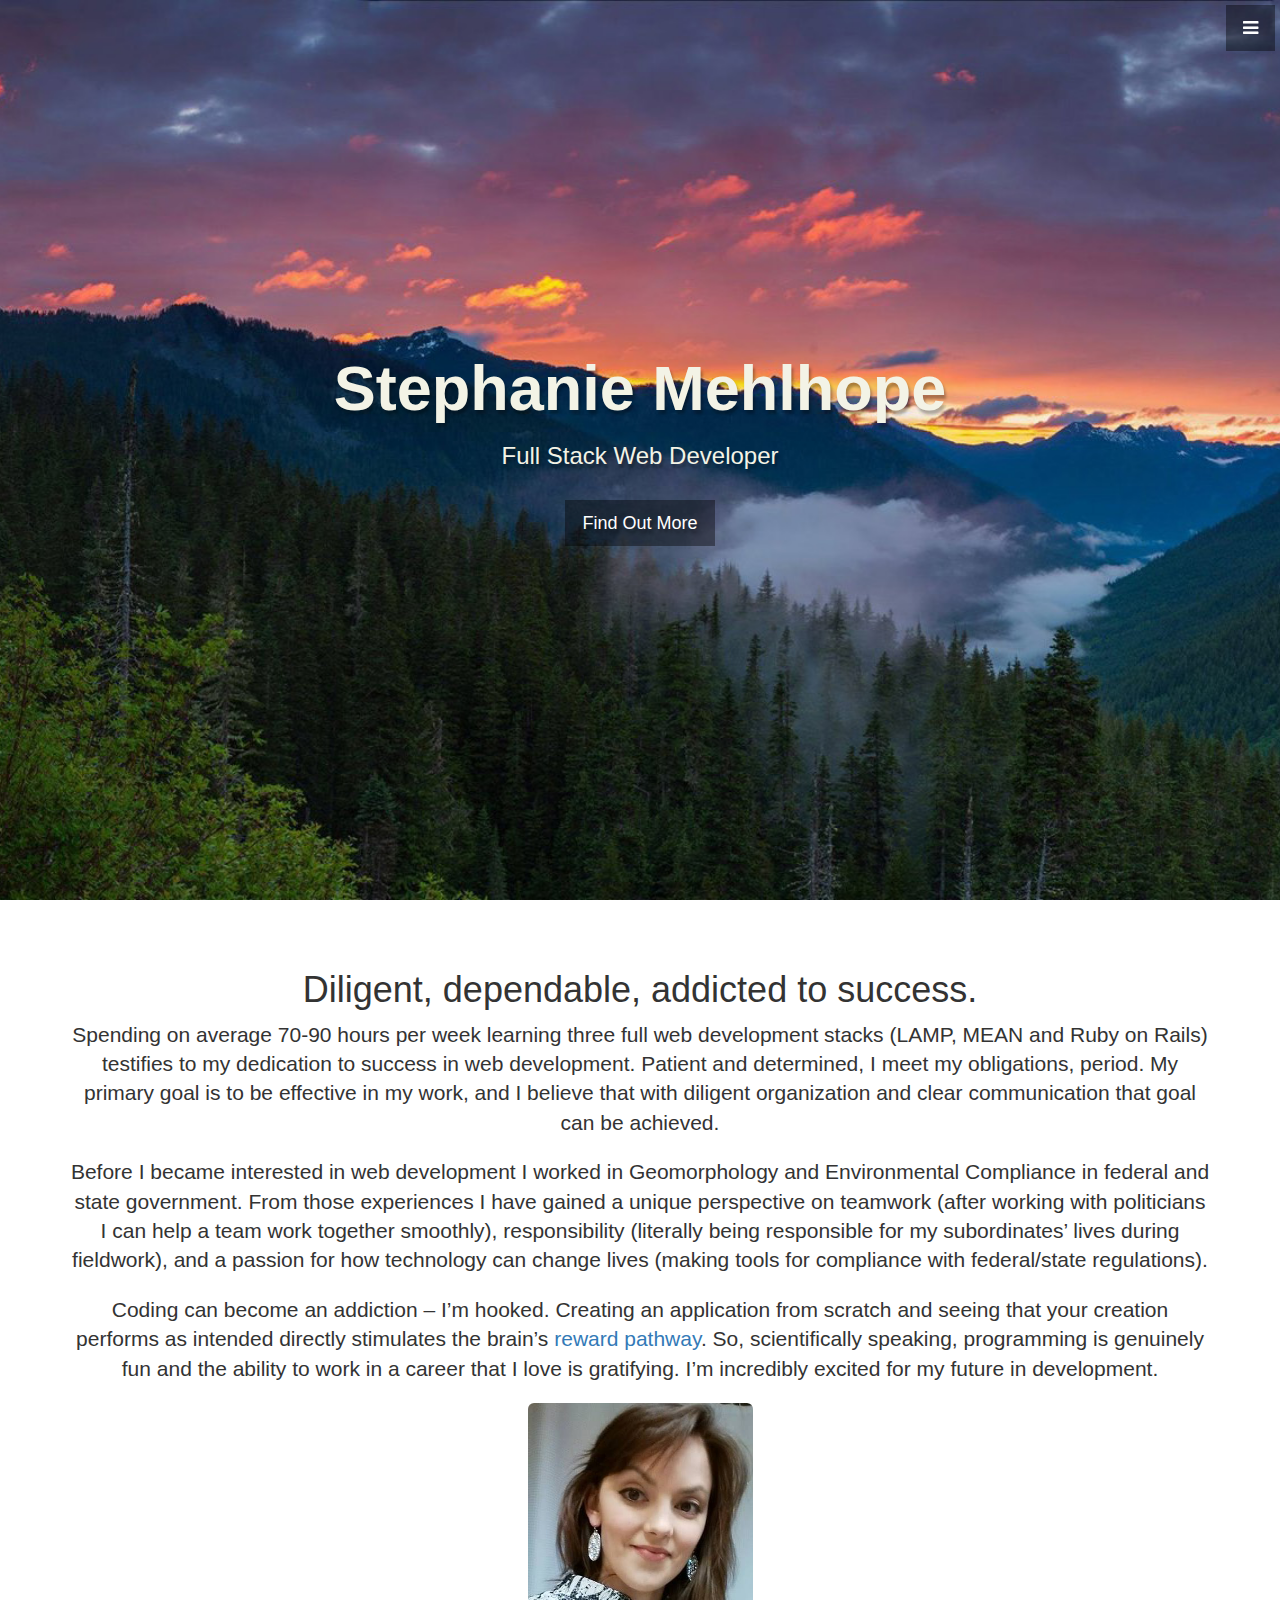
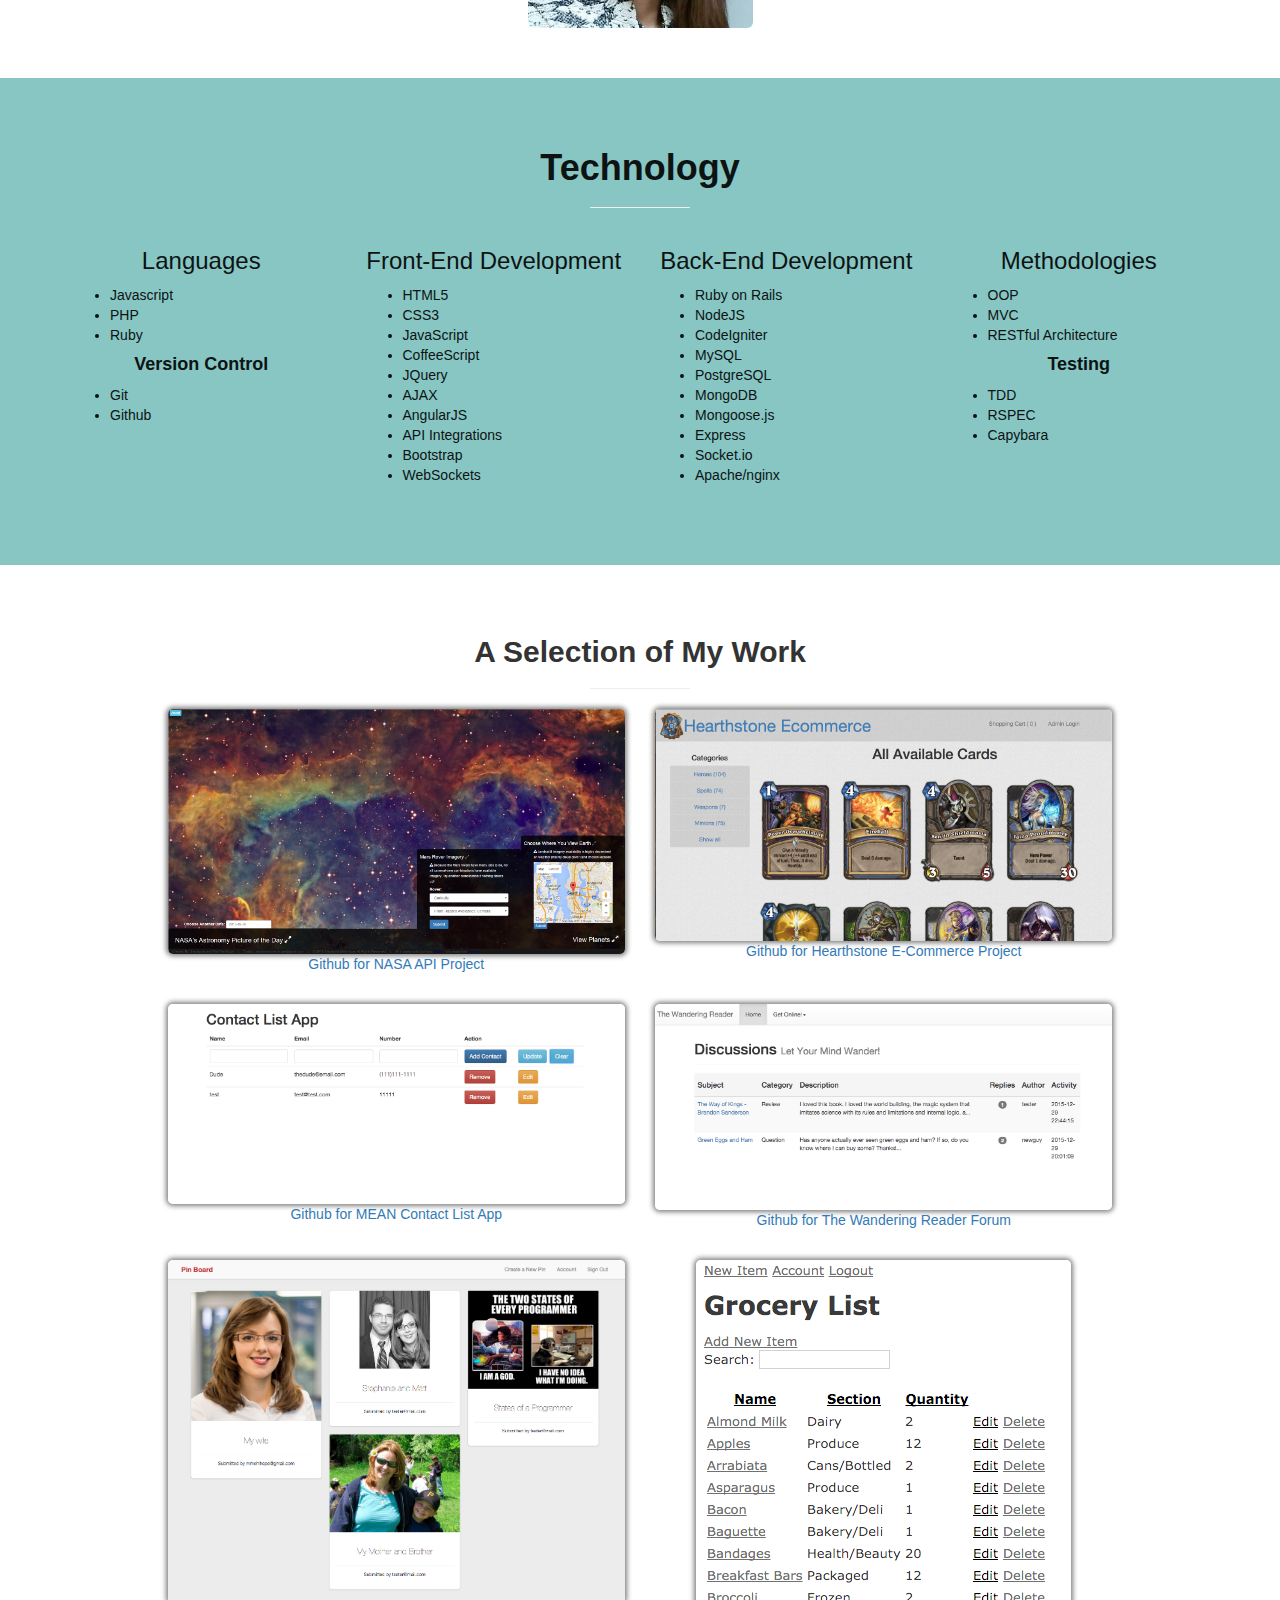
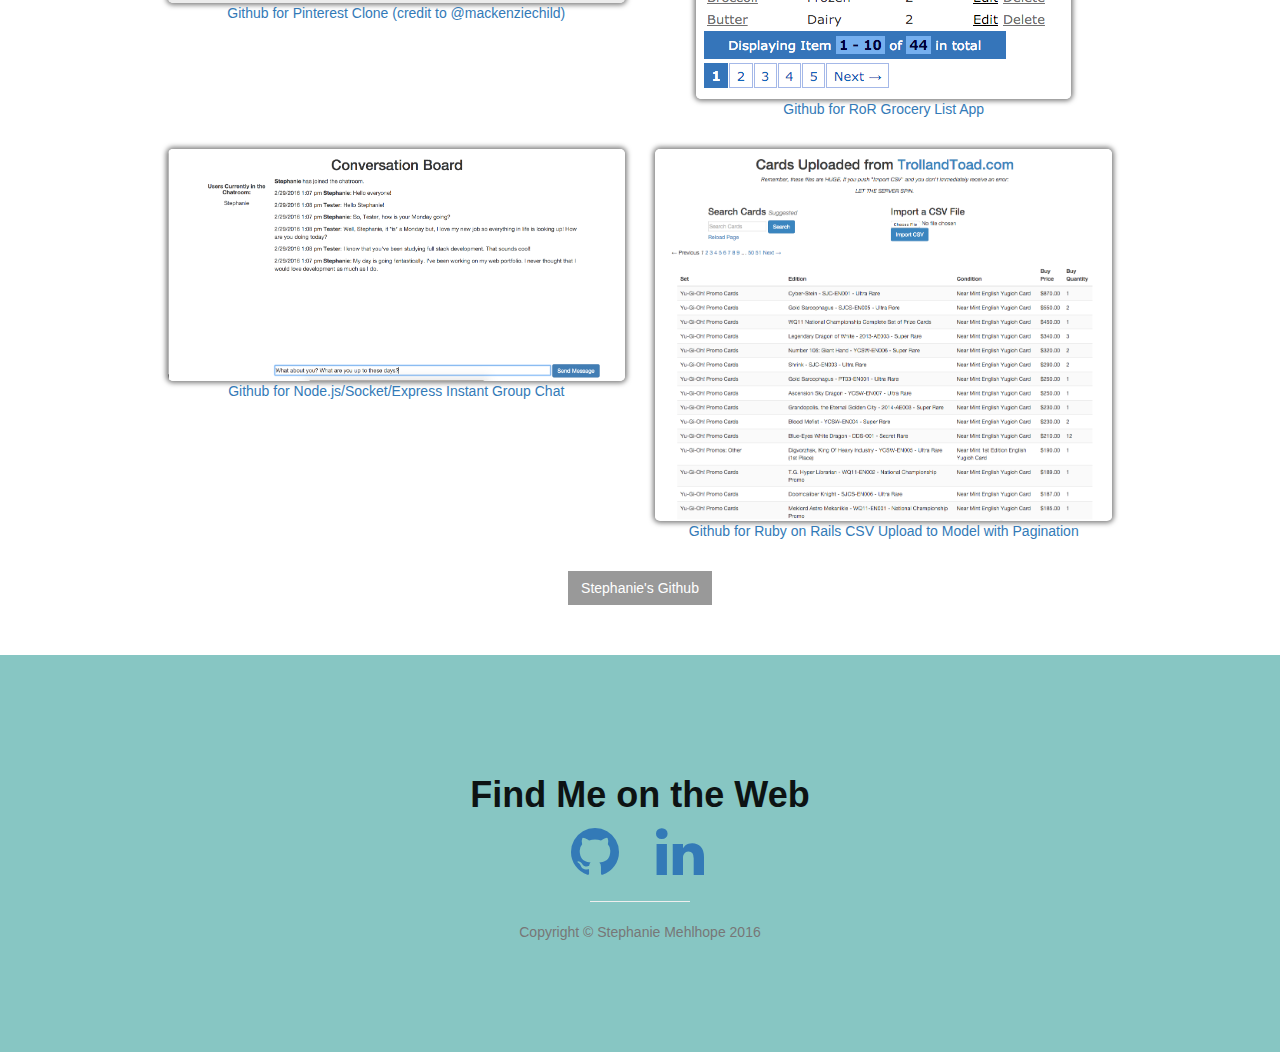
==== commit af69d2c3: "colorbox working and added portfolio items for display" ====
--- a/index.html
+++ b/index.html
@@ -170,19 +170,18 @@
           <div class="col-md-6">
             <div class="portfolio-item">
               <a class="nasaGroup" href="assets/images/nasa.png" title="On page load, NASA's Astronomy Picture of the Day is automatically loaded as the background. JQuery is used to toggle the background's explanation text (left) as well as the menus for Mars and Earth Imagery (right).">
-                <img class="img-portfolio img-rounded img-responsive" src="assets/images/nasa.png" alt="NASA API Project Cover Photo">
+                <img class="img-portfolio img-rounded img-responsive drop-shadow" src="assets/images/nasa.png" alt="NASA API Project Cover Photo">
               </a>
               <a class="nasaGroup" href="assets/images/explanation.png" title="Toggled Astronomy Picture of the Day explanation text."></a>
               <a class="nasaGroup" href="assets/images/mars_earth_on.png" title="Display after using the forms to select imagery from the Mars Rover of choice and Landsat location."></a>
               <a class="nasaGroup" href="assets/images/earth_toggled.png" title="The Mars Rover and Landsat imagery forms toggle using JQuery as well!"></a>     
               <a href="https://github.com/smehlhope/NASA-Api">Github for NASA API Project</a>
-
             </div>
           </div>
             <div class="col-md-6">
               <div class="portfolio-item">
                 <a class="hearthstoneGroup" href="assets/images/hearthstone.png" title="Homepage for a sample e-commerce site selling hypothetical Hearthstone cards.">
-                  <img class="img-portfolio img-rounded img-responsive" src="assets/images/hearthstone.png" alt="Homepage for Hearthstone E-Commerce site">
+                  <img class="img-portfolio img-rounded img-responsive drop-shadow" src="assets/images/hearthstone.png" alt="Homepage for Hearthstone E-Commerce site">
                 </a>
                 <a class="hearthstoneGroup" href="assets/images/hearthstone_cart.png" title="Shopping cart built 'from scratch' (not utilizing the CodeIgniter cart library)."></a>
                 <a class="hearthstoneGroup" href="assets/images/hearthstone_order.png" title="Order status page - only viewable by administrator login. The status color changes whether the order is waiting for shipping, has shipped, or has arrived to the customer."></a>
@@ -193,22 +192,57 @@
           <div class="row">
             <div class="col-md-6">
               <div class="portfolio-item">
-                <a href="https://github.com/smehlhope/mean_contact_list">
-                  <img class="img-portfolio img-rounded img-responsive" src="assets/images/contact_list.png">
-                </a>
+                <img class="img-portfolio img-rounded img-responsive drop-shadow" src="assets/images/contact_list.png">
+                <a href="https://github.com/smehlhope/mean_contact_list">Github for MEAN Contact List App</a>
               </div>
             </div>
             <div class="col-md-6">
               <div class="portfolio-item">
                 <a class="forumGroup" href="assets/images/forum.png" title="Homepage for the Wandering (yes, that is a real word!) Reader Forum. This is a pet project built using PHP with MVC. It was designed using Bootstrap.">
-                  <img class="img-portfolio img-rounded img-responsive" src="assets/images/forum.png">
+                  <img class="img-portfolio img-rounded img-responsive drop-shadow" src="assets/images/forum.png">
                 </a>
                 <a class="forumGroup" href="assets/images/forum_user_profile.png" title="When logged in the user's gravatar (web-wide, shared) image is automatically loaded to all parts of the site. The user is able to edit their profile post topics and comments to discussions."></a>
                 <a class="forumGroup" href="assets/images/forum_user_edit.png" title="The user's identification is authenticated/verified to allow their own posts and comments to be edited, these are automatically filled out to the edit boxes."></a>
                 <a href="https://github.com/smehlhope/PHP-Forum-Project">Github for The Wandering Reader Forum</a>
               </div>
             </div>
-          </div>  
+          </div>      
+          <div class="row">
+            <div class="col-md-6">
+              <div class="portfolio-item">
+                <a class="pinGroup" href="assets/images/pin_board.png" title="Pinterest Clone created using Ruby on Rails, JQuery, HAML, Devise, Masonry, and Bootstrap. This was created following a tutorial by @mackenziechild.">
+                  <img class="img-portfolio img-rounded img-responsive drop-shadow" src="assets/images/pin_board.png">
+                </a>
+                <a class="pinGroup" href="assets/images/pin_like.png" title="Each pin shows who has liked the pin and who submitted it."></a>
+                <a class="pinGroup" href="assets/images/new_pin.png" title="Login to add a pin!"></a>
+                <a class="pinGroup" href="assets/images/pin_edit_acct.png" title="Edit or cancel your account with the pinterest clone board."></a>
+                <a href="https://github.com/smehlhope/pinterest-clone">Github for Pinterest Clone (credit to @mackenziechild)</a>
+              </div>
+            </div>
+            <div class="col-md-6">
+              <div class="portfolio-item">
+                <a class="groceryGroup" href="assets/images/grocery_list.png" title="Scaffolded Ruby on Rails application for keeping track of your grocery list items. Searching for items is easy as items are conveniently paginated and can be sorted by section of the store or searched for by name.">
+                  <img class="img-portfolio img-rounded img-responsive drop-shadow" src="assets/images/grocery_list.png">
+                </a>
+                <a class="groceryGroup" href="assets/images/grocery_user.png" title="User functionality for the grocery list application is complete with all CRUD methods for the user and for the grocery list. The intent of this product is not to be pretty - it is to be quick and functional for the user."></a>
+                <a href="https://github.com/smehlhope/GroceryList">Github for RoR Grocery List App</a>
+              </div>
+            </div>
+          </div>
+          <div class="row">
+            <div class="col-md-6">
+              <div class="portfolio-item">
+                <img class="img-portfolio img-rounded img-responsive drop-shadow" src="assets/images/group_chat.png" alt="Socket/Express Group Chat site">
+                <a href="">Github for Node.js/Socket/Express Instant Group Chat</a>
+              </div>
+            </div>
+            <div class="col-md-6">
+              <div class="portfolio-item">
+                <img class="img-portfolio img-rounded img-responsive drop-shadow" src="assets/images/troll_toad.png" alt="Troll and Toad CSV parse/upload request">
+                <a href="https://github.com/smehlhope/trollandtoadCards">Github for Ruby on Rails CSV Upload to Model with Pagination</a>
+              </div>
+            </div>    
+          </div>
           <!-- /.row (nested) -->
           <a href="https://github.com/smehlhope" class="btn btn-dark">Stephanie's Github</a>
       </div>
@@ -276,6 +310,8 @@
         $(".nasaGroup").colorbox({rel:'nasaGroup', transition:"none", width:"75%", height:"75%"});
         $(".hearthstoneGroup").colorbox({rel:'hearthstoneGroup', transition:"none", width:"75%", height:"75%"});
         $(".forumGroup").colorbox({rel:'forumGroup', transition:"none", width:"75%", height:"75%"});
+        $(".pinGroup").colorbox({rel:'pinGroup', transition:"none", width:"75%", height:"75%"});
+        $(".groceryGroup").colorbox({rel:'groceryGroup', transition:"none", width:"75%", height:"75%"});
       });
   </script>
 
--- a/assets/stylesheets/stylesheet.css
+++ b/assets/stylesheets/stylesheet.css
@@ -18,6 +18,12 @@
 
 body {
     font-family: "Source Sans Pro","Helvetica Neue",Helvetica,Arial,sans-serif;
+}
+
+.drop-shadow {
+    -webkit-box-shadow: 0 0 5px 2px rgba(0, 0, 0, .5);
+    box-shadow: 0 0 5px 2px rgba(0, 0, 0, .5);
+    border-radius:5px;
 }
 
 .text-vertical-center {
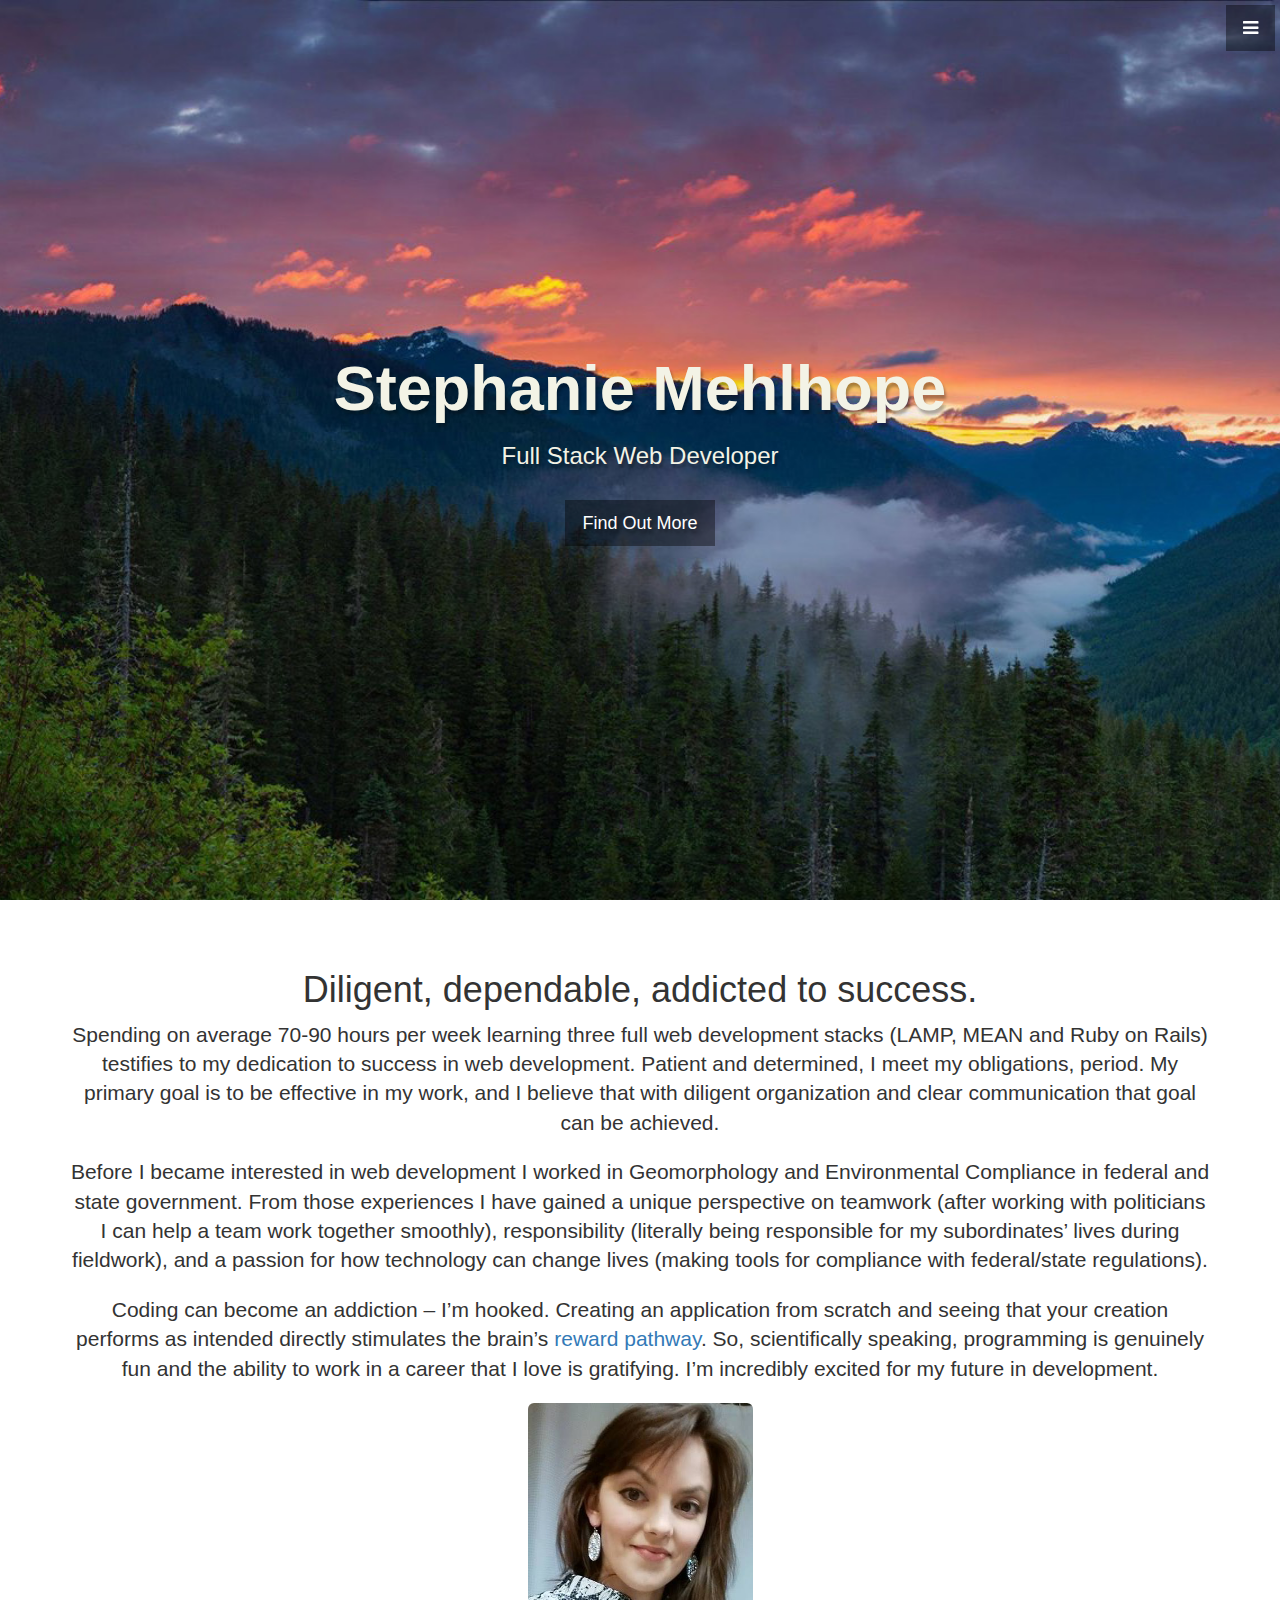
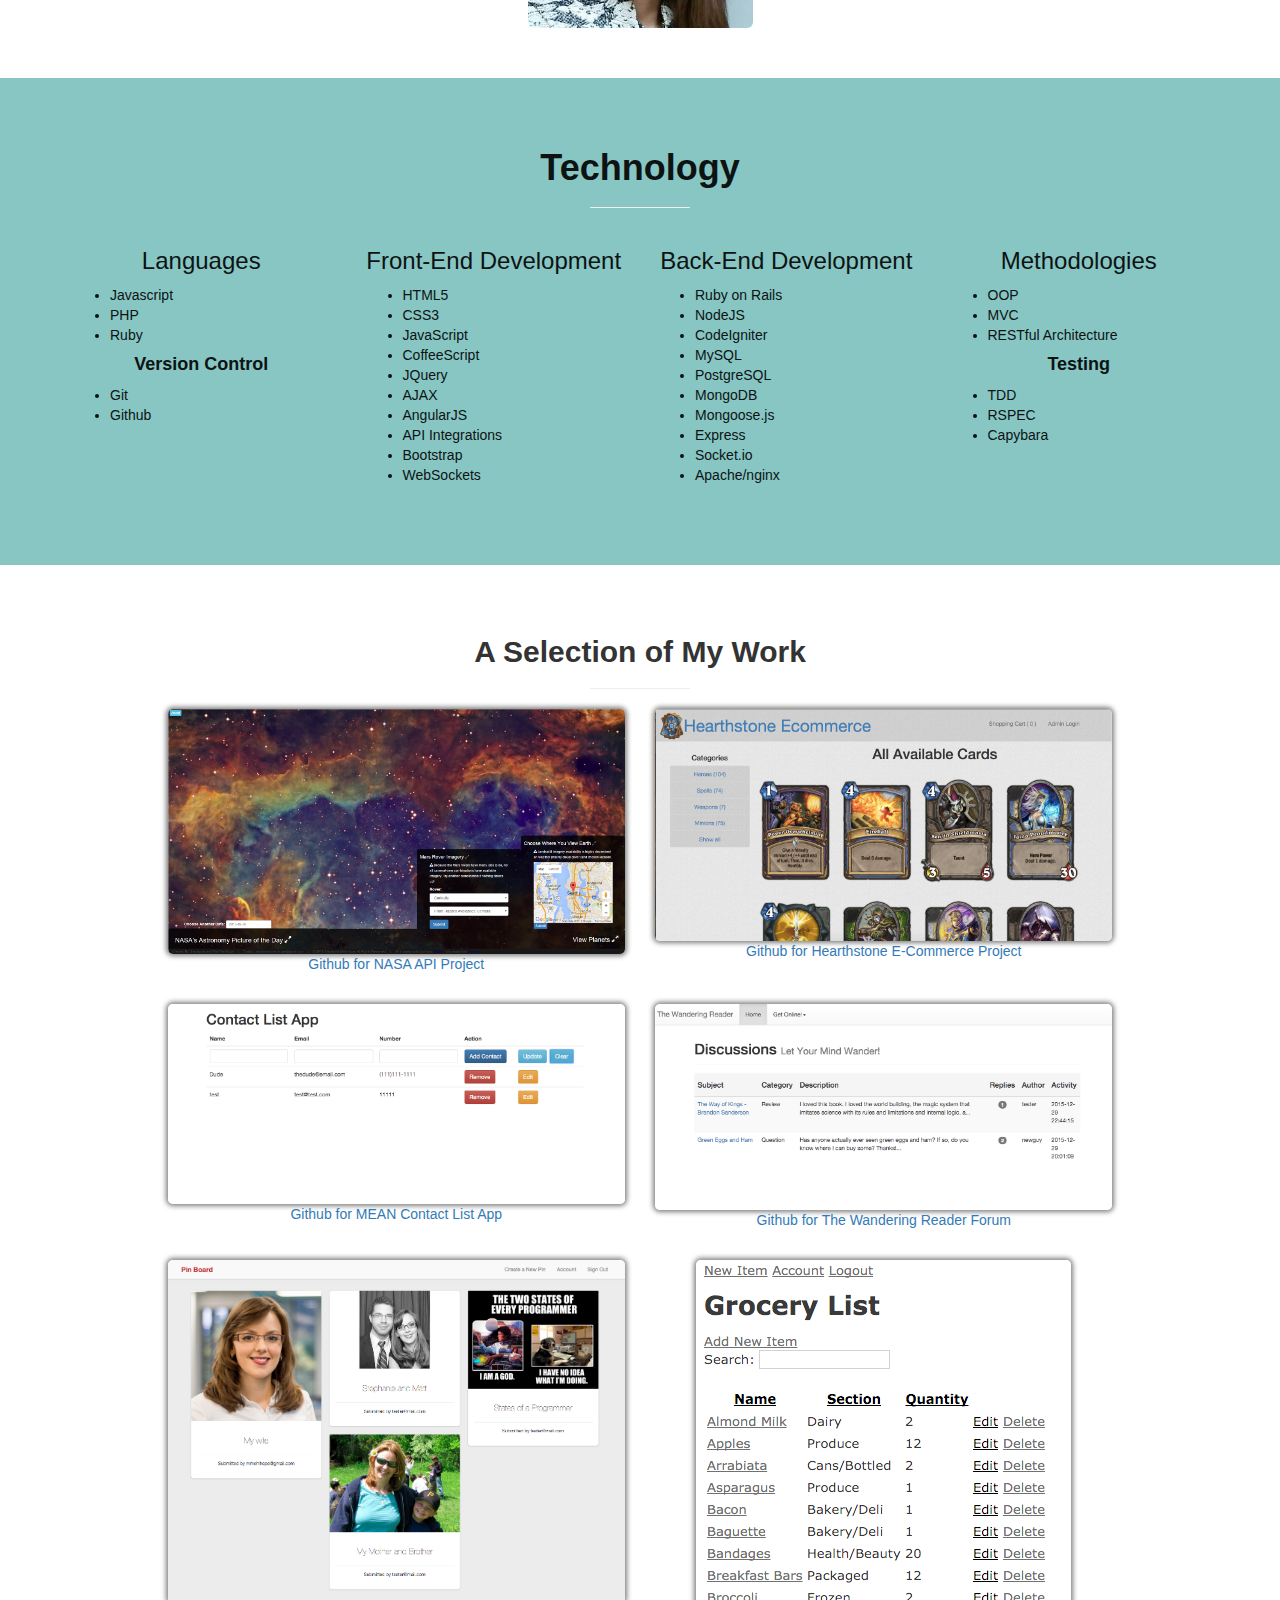
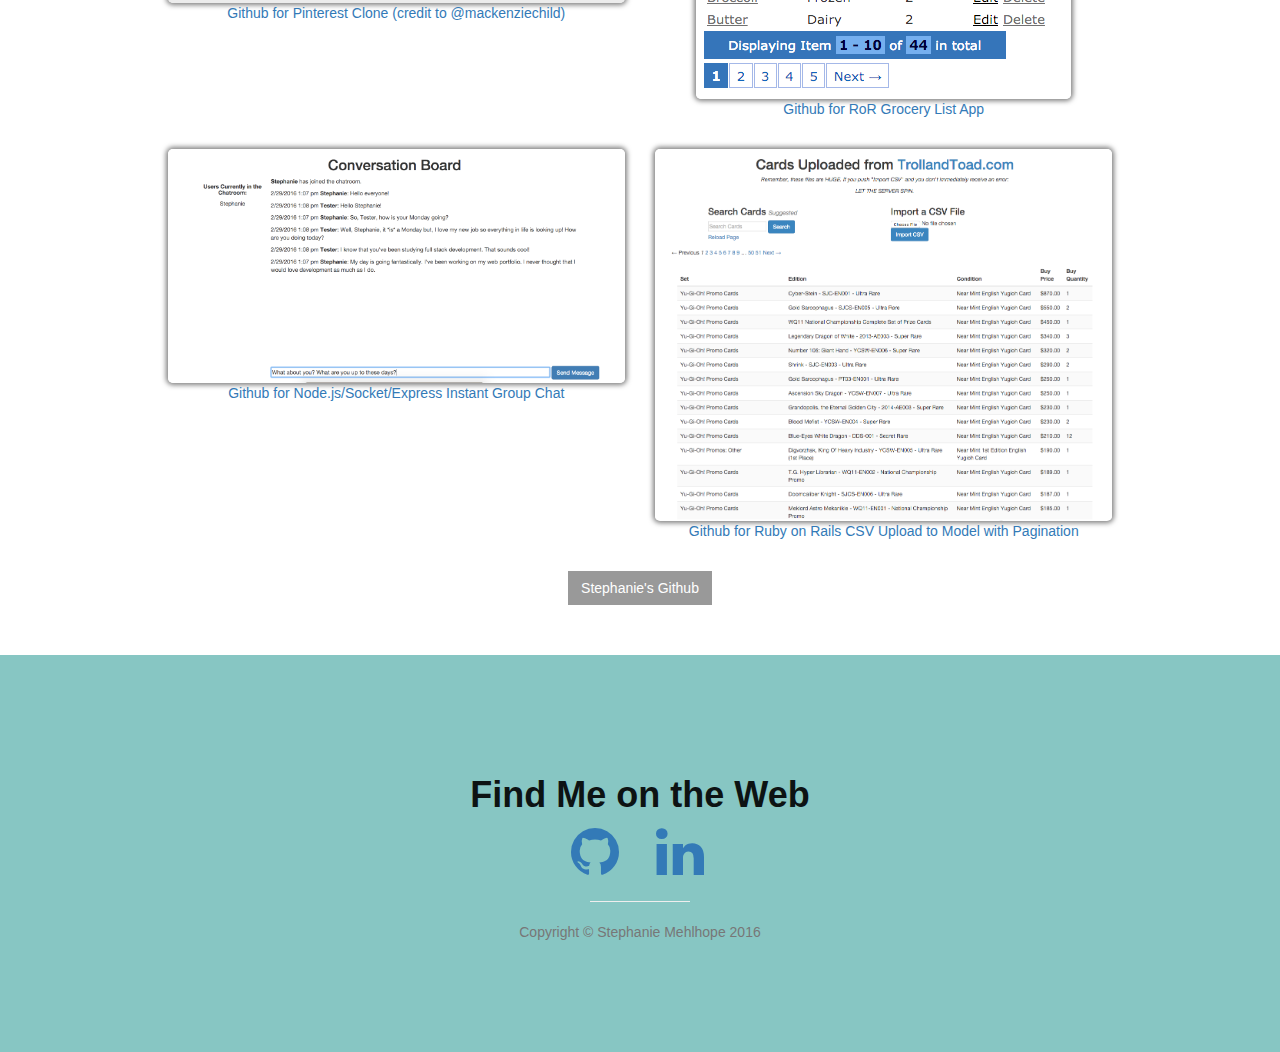
==== commit 2847ca34: "updated all portfolio pictures to be colorbox pop-outs" ====
--- a/index.html
+++ b/index.html
@@ -192,7 +192,9 @@
           <div class="row">
             <div class="col-md-6">
               <div class="portfolio-item">
-                <img class="img-portfolio img-rounded img-responsive drop-shadow" src="assets/images/contact_list.png">
+                <a class="contactList" href="assets/images/contact_list.png" title="Simple bootstrapped contact list organizer with a MongoDB database, Node.js server, front-end using Angular.js, and Express framework. (Full MEAN stack)">
+                  <img class="img-portfolio img-rounded img-responsive drop-shadow" src="assets/images/contact_list.png">
+                </a>  
                 <a href="https://github.com/smehlhope/mean_contact_list">Github for MEAN Contact List App</a>
               </div>
             </div>
@@ -232,13 +234,17 @@
           <div class="row">
             <div class="col-md-6">
               <div class="portfolio-item">
-                <img class="img-portfolio img-rounded img-responsive drop-shadow" src="assets/images/group_chat.png" alt="Socket/Express Group Chat site">
+                <a class="chat" href="assets/images/group_chat.png" title="Instantaneous communication using Node.js, Sockets, and Express.">
+                  <img class="img-portfolio img-rounded img-responsive drop-shadow" src="assets/images/group_chat.png" alt="Node.js/Socket/Express Group Chat site">
+                </a>  
                 <a href="">Github for Node.js/Socket/Express Instant Group Chat</a>
               </div>
             </div>
             <div class="col-md-6">
               <div class="portfolio-item">
-                <img class="img-portfolio img-rounded img-responsive drop-shadow" src="assets/images/troll_toad.png" alt="Troll and Toad CSV parse/upload request">
+                <a class="trollToad" href="assets/images/troll_toad.png" title="Client requested a &quot;very simple site to allow me (them) to upload extremely large CSV lists of playing cards and parse through them to find the exact cards or range of selling/buying prices desired&quot;.">
+                  <img class="img-portfolio img-rounded img-responsive drop-shadow" src="assets/images/troll_toad.png" alt="Troll and Toad CSV parse/upload request">
+                </a>
                 <a href="https://github.com/smehlhope/trollandtoadCards">Github for Ruby on Rails CSV Upload to Model with Pagination</a>
               </div>
             </div>    
@@ -308,10 +314,13 @@
   <script>
     $(function(){
         $(".nasaGroup").colorbox({rel:'nasaGroup', transition:"none", width:"75%", height:"75%"});
+        $(".contactList").colorbox({rel:'contactList', transition:"none", width:"75%", height:"75%"});
         $(".hearthstoneGroup").colorbox({rel:'hearthstoneGroup', transition:"none", width:"75%", height:"75%"});
         $(".forumGroup").colorbox({rel:'forumGroup', transition:"none", width:"75%", height:"75%"});
         $(".pinGroup").colorbox({rel:'pinGroup', transition:"none", width:"75%", height:"75%"});
         $(".groceryGroup").colorbox({rel:'groceryGroup', transition:"none", width:"75%", height:"75%"});
+        $(".chat").colorbox({rel:'chat', transition:"none", width:"75%", height:"75%"});
+        $(".trollToad").colorbox({rel:'trollToad', transition:"none", width:"75%", height:"75%"});
       });
   </script>
 
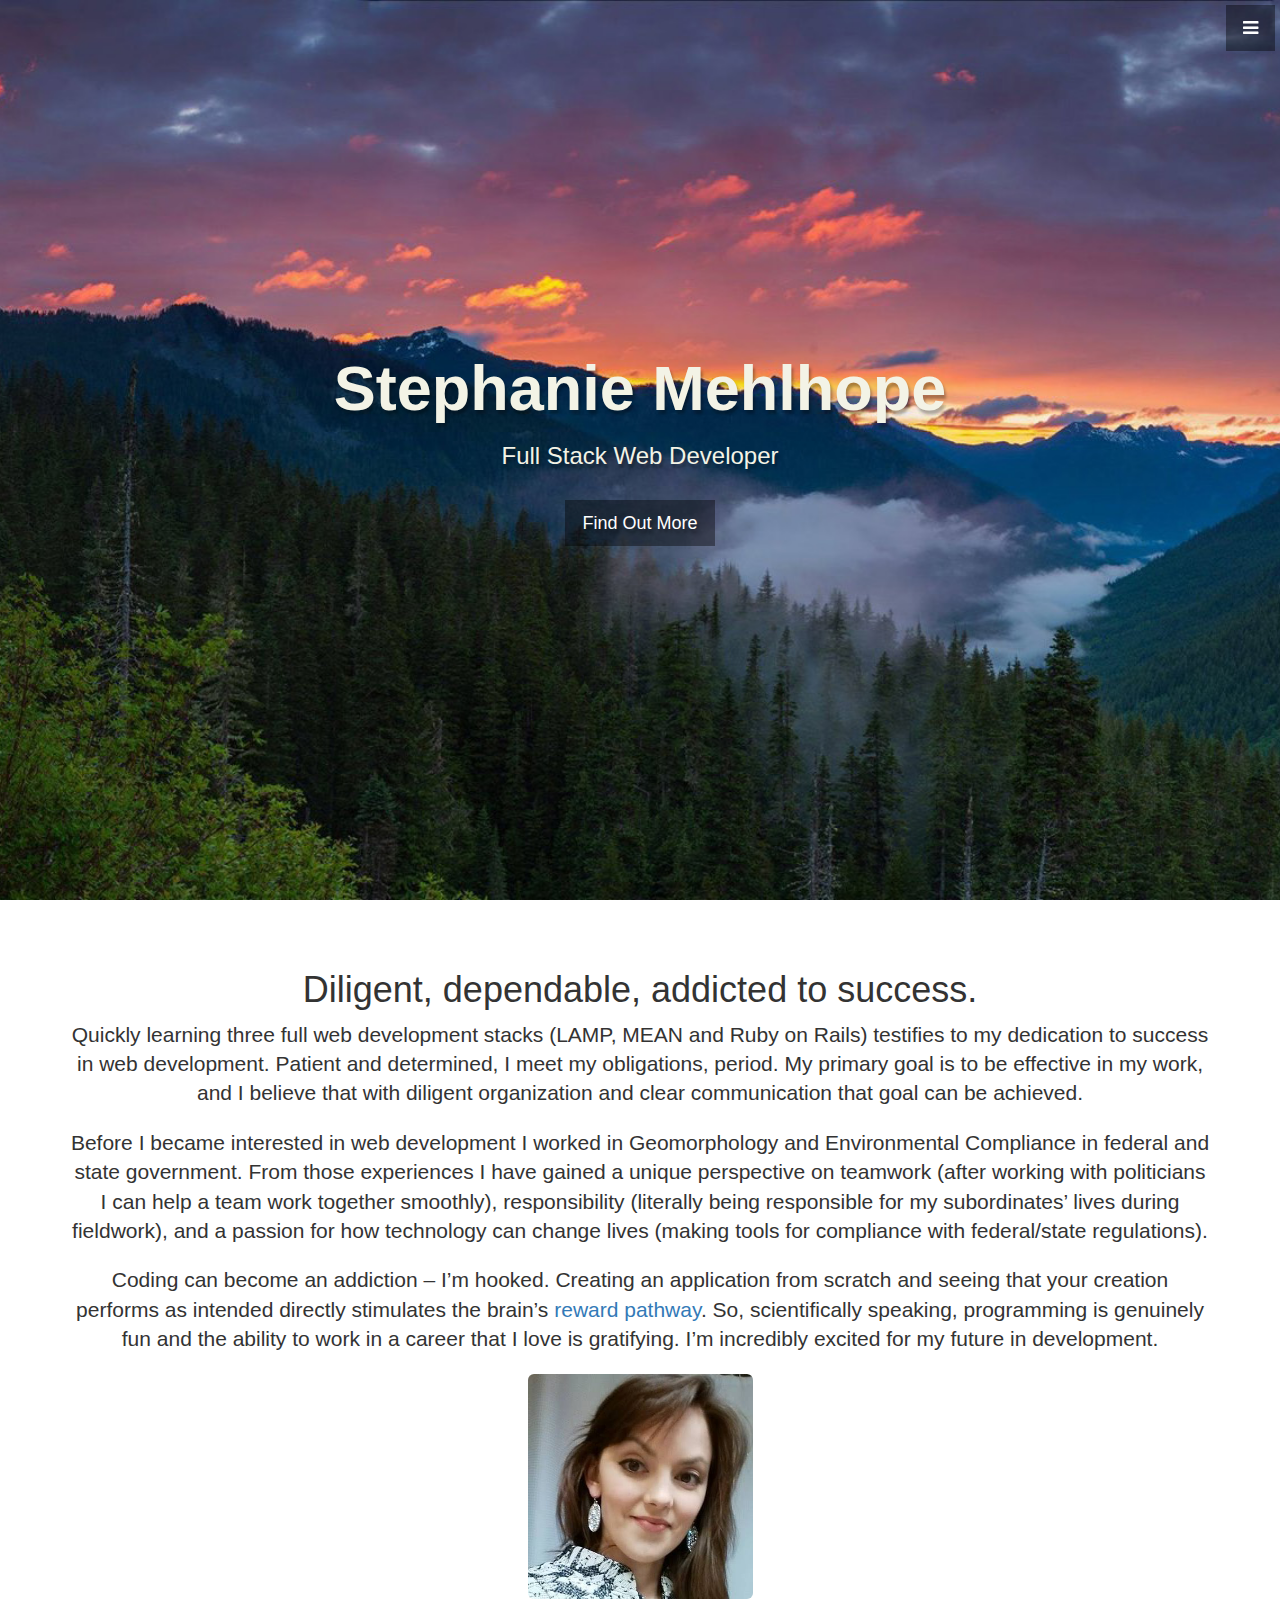
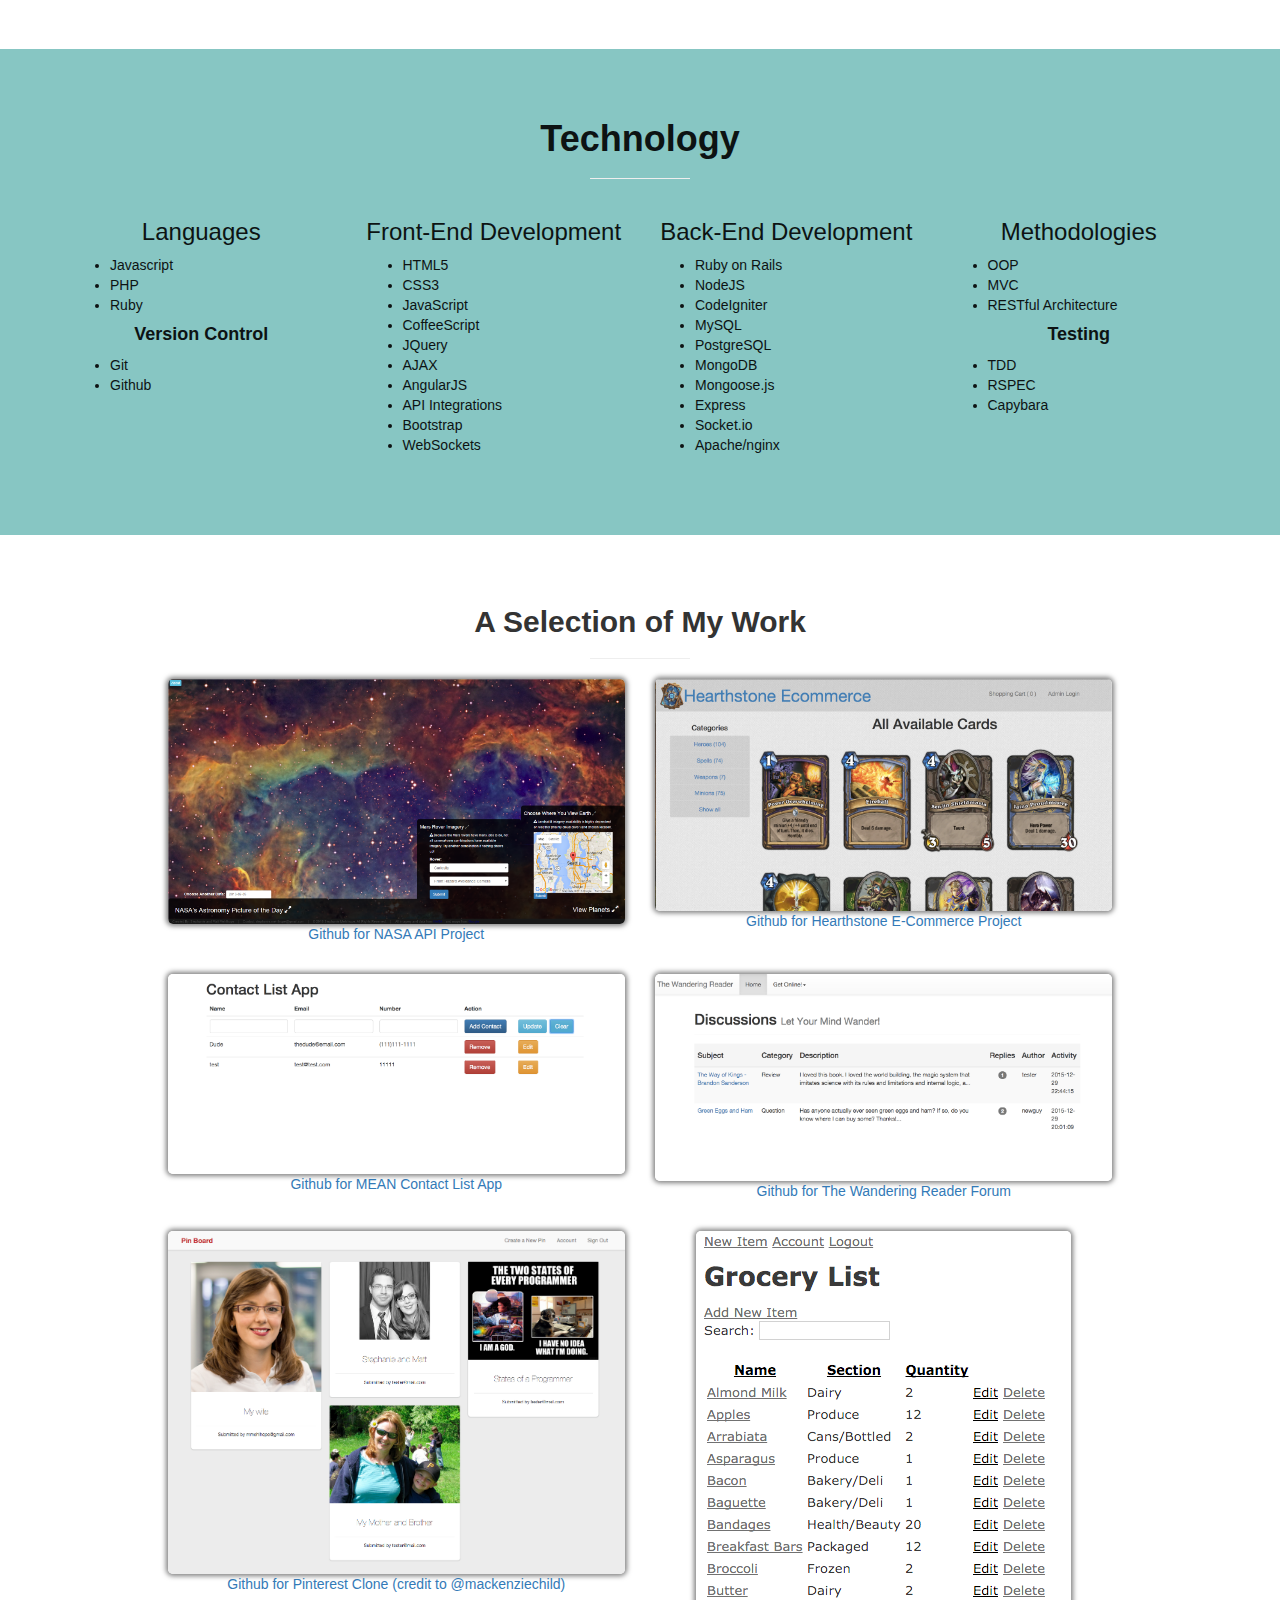
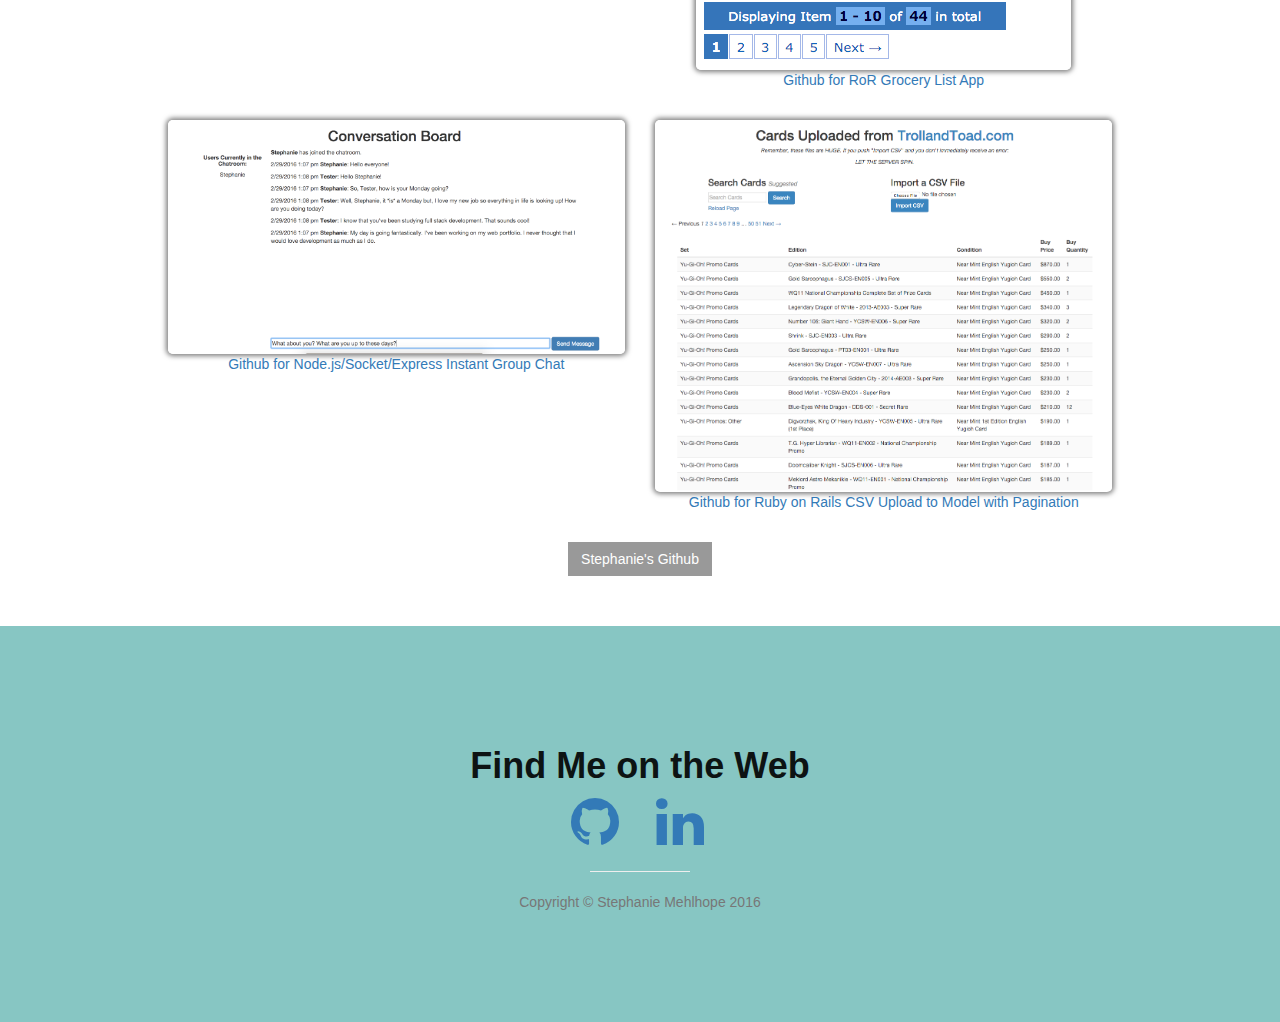
==== commit d65bcd71: "minor typo found in about me section now fixed" ====
--- a/index.html
+++ b/index.html
@@ -56,7 +56,7 @@
         <h1>Diligent, dependable, addicted to success.</h1>
       </div>
       <div class="col-lg-12  text-center">
-        <p class="lead">Spending on average 70-90 hours per week learning three full web development stacks (LAMP, MEAN and Ruby on Rails) testifies to my dedication to success in web development. Patient and determined, I meet my obligations, period. My primary goal is to be effective in my work, and I believe that with diligent organization and clear communication that goal can be achieved.</p>
+        <p class="lead">Quickly learning three full web development stacks (LAMP, MEAN and Ruby on Rails) testifies to my dedication to success in web development. Patient and determined, I meet my obligations, period. My primary goal is to be effective in my work, and I believe that with diligent organization and clear communication that goal can be achieved.</p>
       </div>
       <div class="col-lg-12  text-center">
         <p class="lead">Before I became interested in web development I worked in Geomorphology and Environmental Compliance in federal and state government. From those experiences I have gained a unique perspective on teamwork (after working with politicians I can help a team work together smoothly), responsibility (literally being responsible for my subordinates’ lives during fieldwork), and a passion for how technology can change lives (making tools for compliance with federal/state regulations).</p>
--- a/assets/stylesheets/stylesheet.css
+++ b/assets/stylesheets/stylesheet.css
@@ -1955,7 +1955,7 @@
     #cboxBottomRight{width:25px; height:25px; background:url(../images/border1.png) no-repeat -25px -25px;}
     #cboxMiddleLeft{width:25px; background:url(../images/border2.png) repeat-y 0 0;}
     #cboxMiddleRight{width:25px; background:url(../images/border2.png) repeat-y -25px 0;}
-    #cboxContent{background:#fff; overflow:hidden; padding-bottom:30px;}
+    #cboxContent{background:#fff; overflow:hidden;}
         .cboxIframe{background:#fff;}
         #cboxError{padding:50px; border:1px solid #ccc;}
         #cboxLoadedContent{margin-bottom:20px; padding-bottom:30px;}
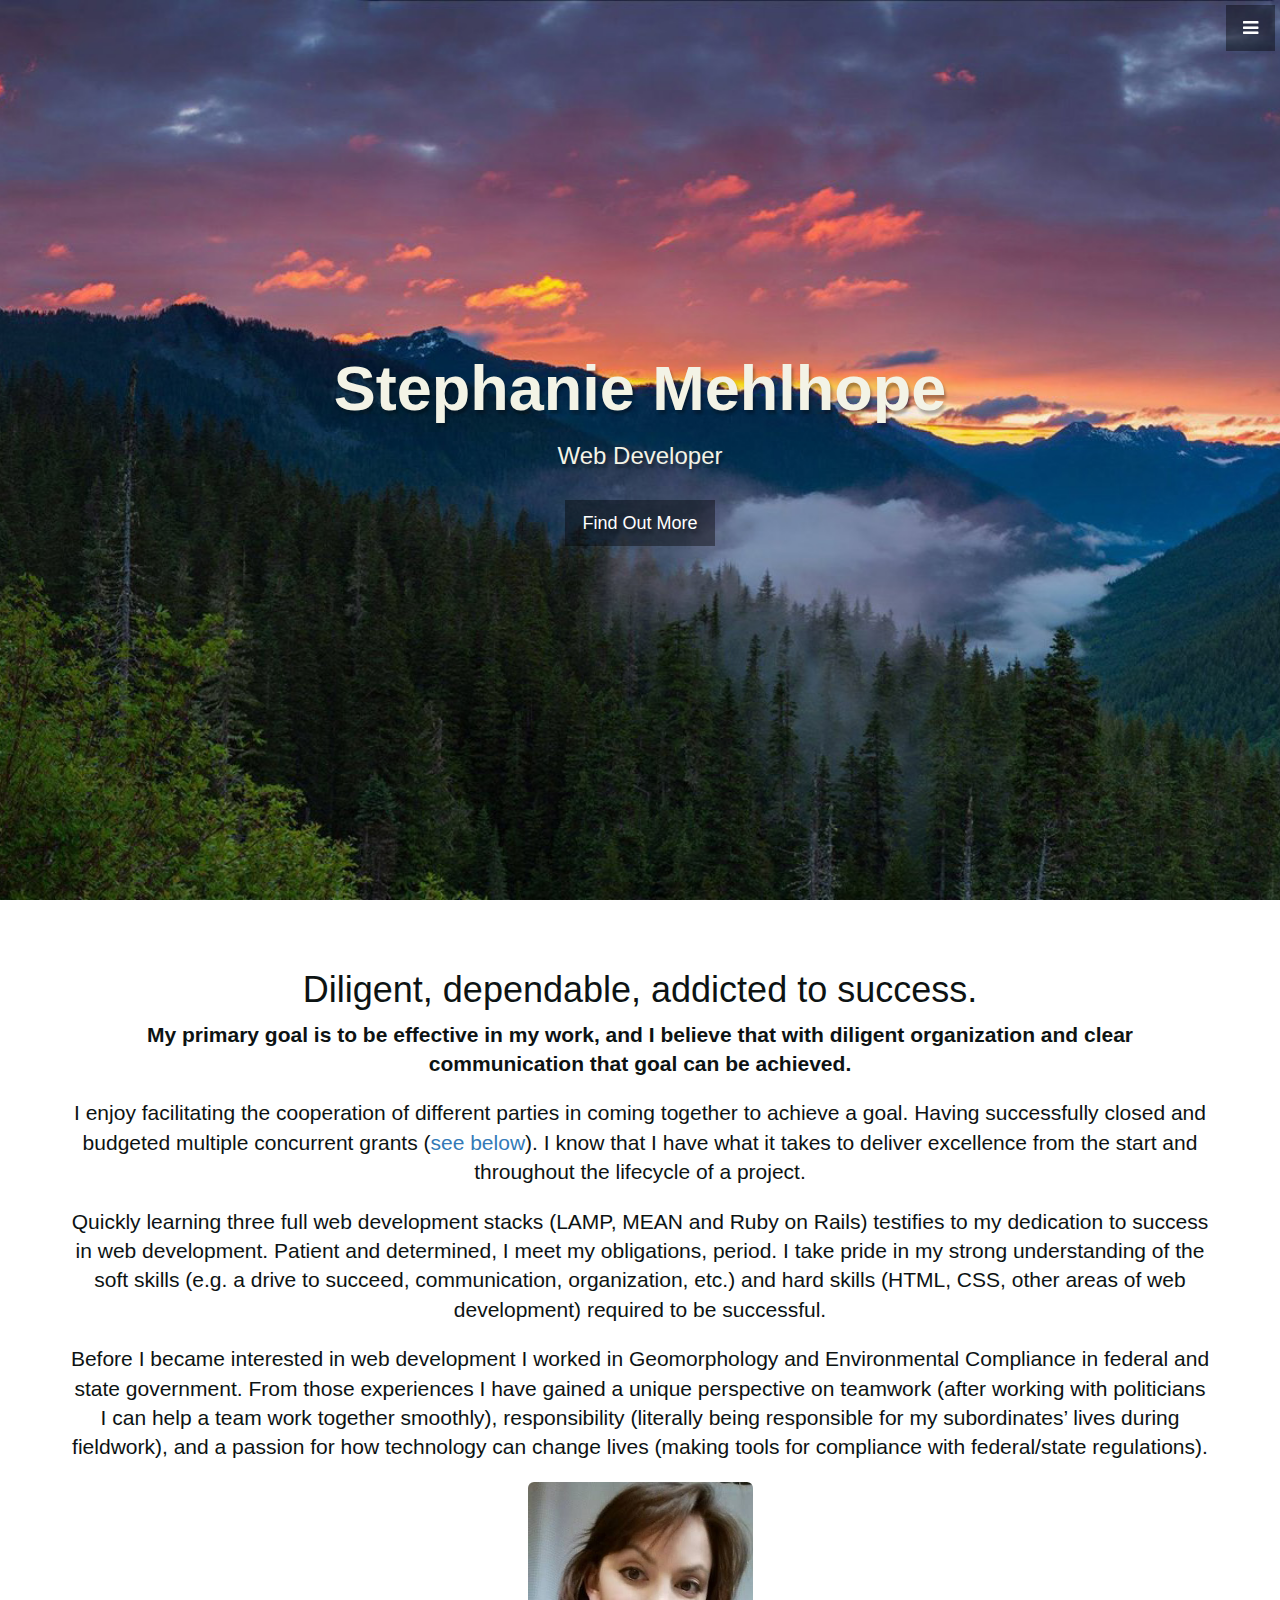
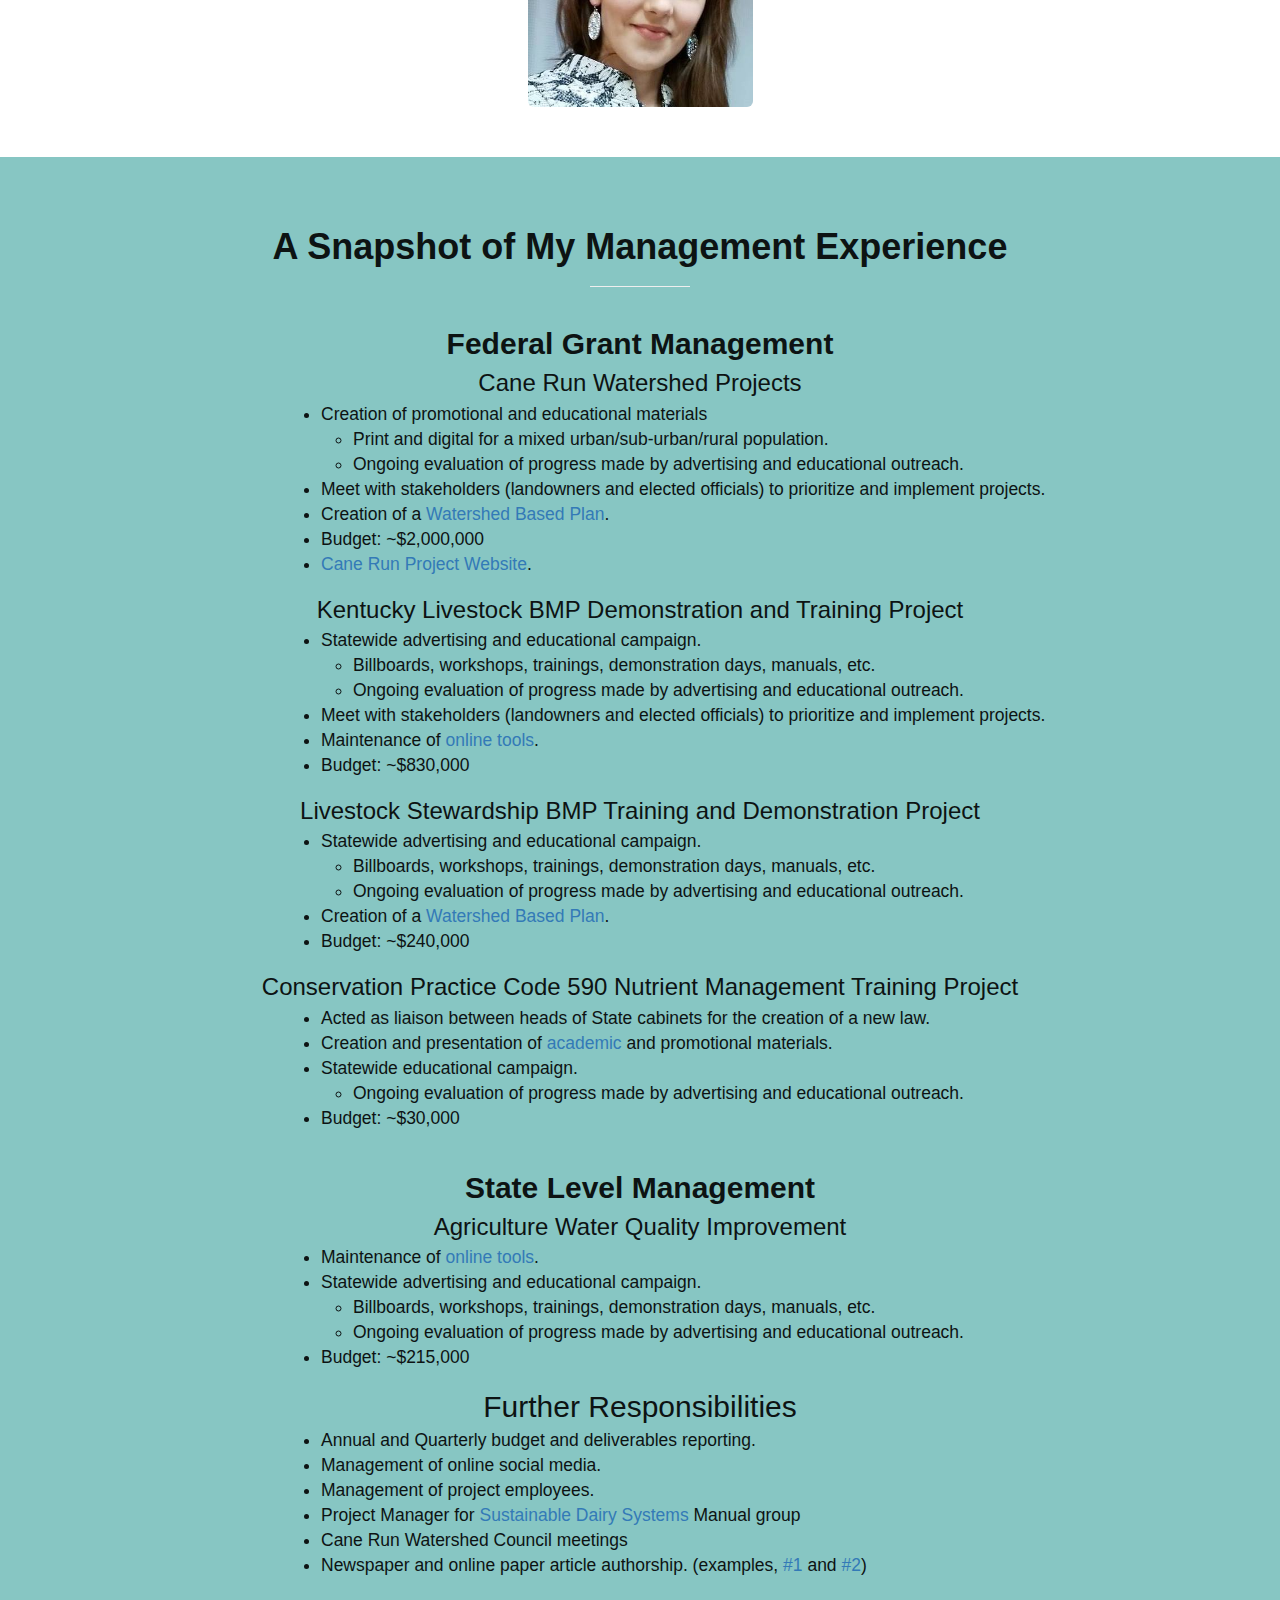
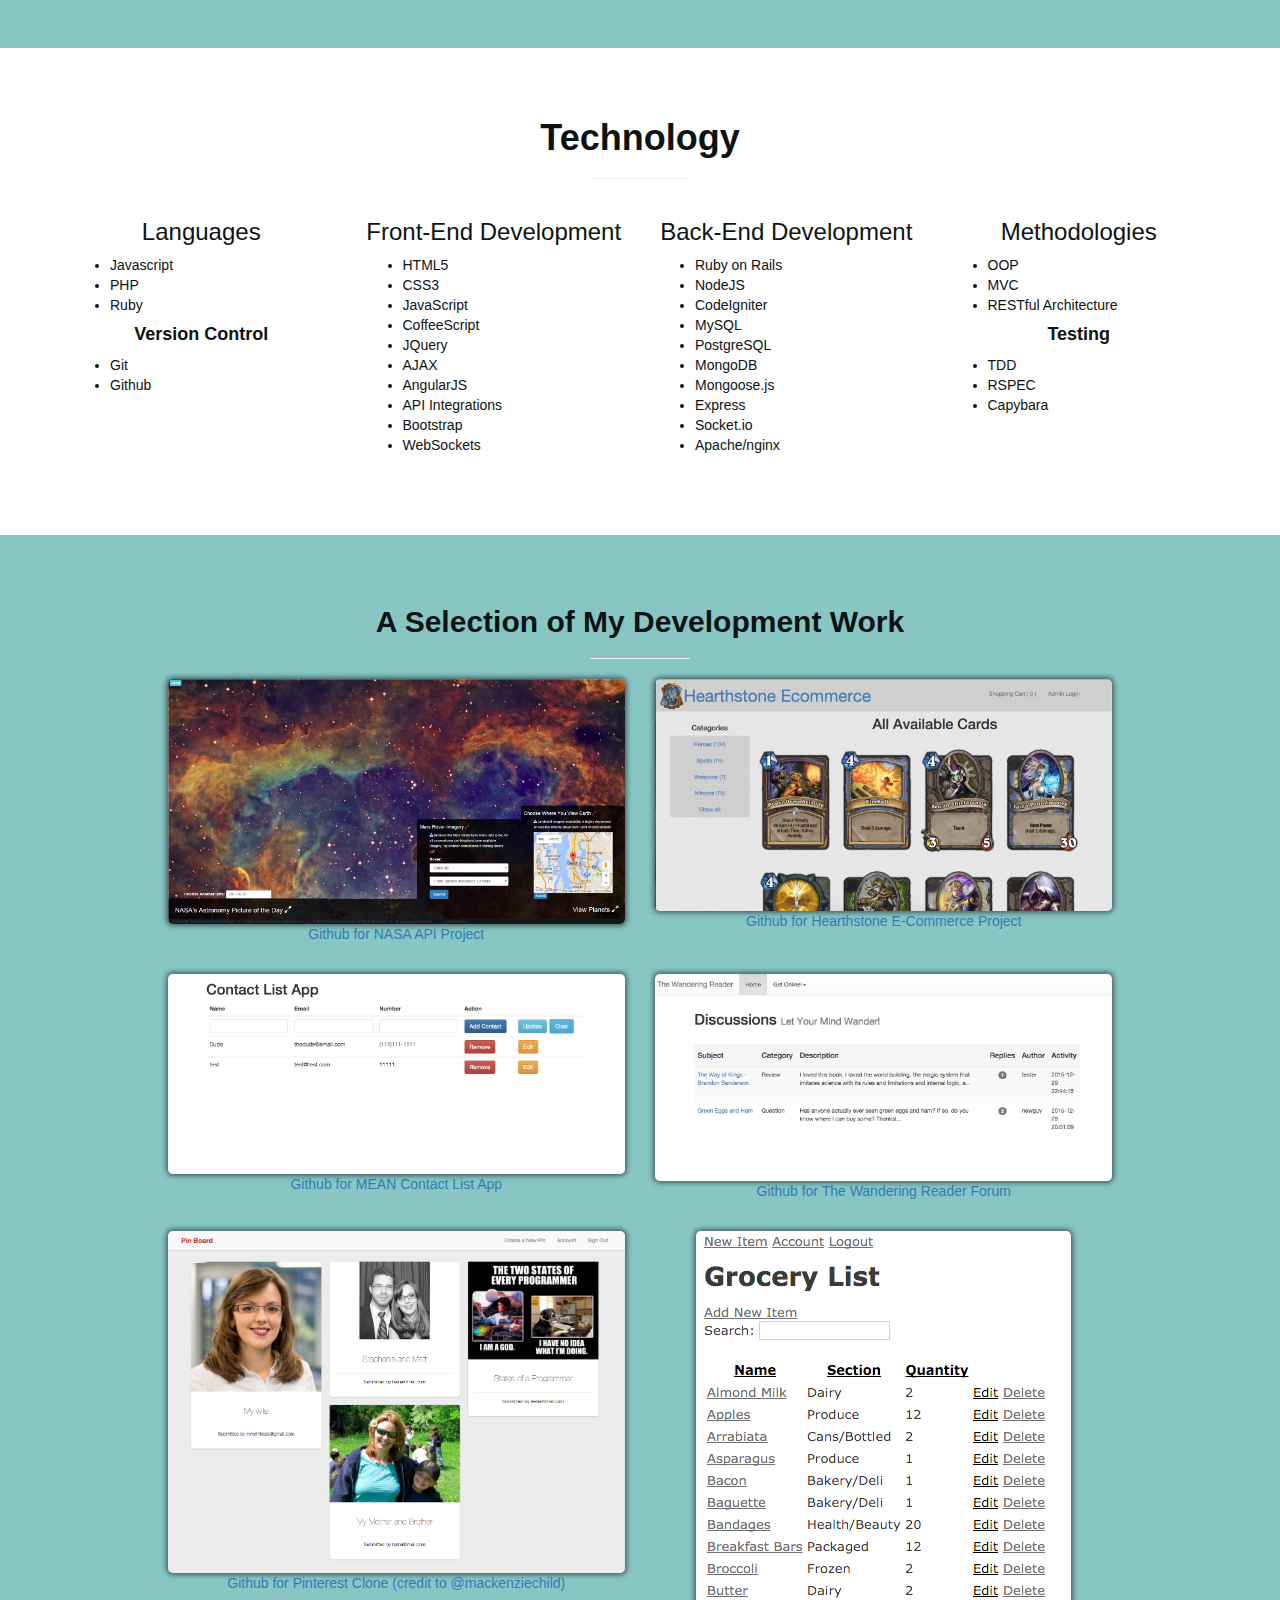
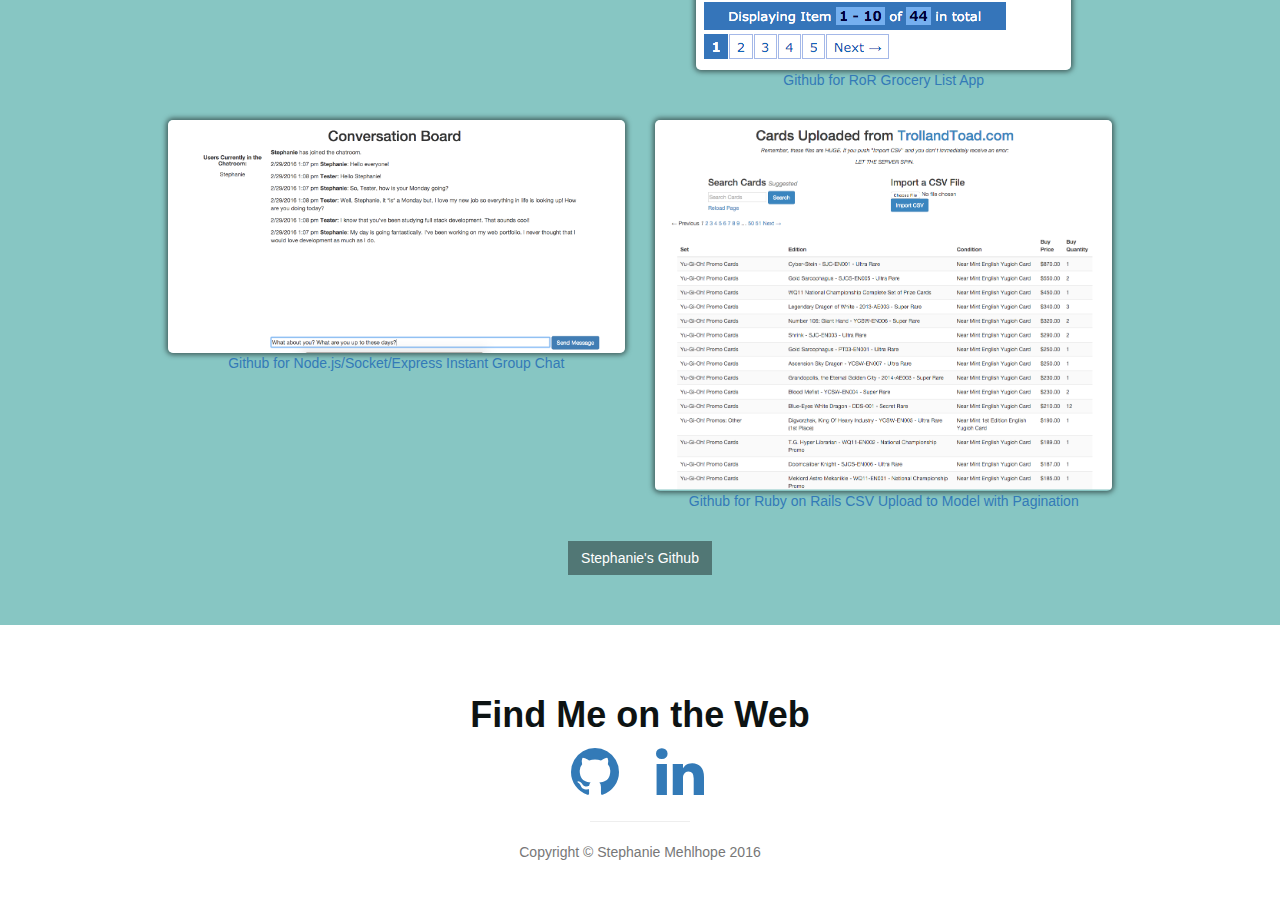
==== commit ee27a651: "Initial commit on PM branch" ====
--- a/index.html
+++ b/index.html
@@ -30,10 +30,16 @@
               <a href="#about" onclick = $("#menu-close").click();>About</a>
           </li>
           <li>
+              <a href="#management-portfolio" onclick = $("#menu-close").click();>Management Portfolio</a>
+          </li>
+          <li>
               <a href="#technical" onclick = $("#menu-close").click();>Technology</a>
           </li>
           <li>
-              <a href="#portfolio" onclick = $("#menu-close").click();>Portfolio</a>
+              <a href="#dev-portfolio" onclick = $("#menu-close").click();>Development Portfolio</a>
+          </li>
+          <li>
+              <a href="#contact" onclick = $("#menu-close").click();>Contact Me</a>
           </li>
       </ul>
   </nav>
@@ -42,7 +48,7 @@
   <header id="top" class="header">
       <div class="text-vertical-center">
         <h1>Stephanie Mehlhope</h1>
-        <h3>Full Stack Web Developer</h3>
+        <h3>Web Developer</h3>
         <br>
         <a href="#about" class="btn btn-dark btn-lg">Find Out More</a>
       </div>
@@ -56,11 +62,10 @@
         <h1>Diligent, dependable, addicted to success.</h1>
       </div>
       <div class="col-lg-12  text-center">
-        <p class="lead">Quickly learning three full web development stacks (LAMP, MEAN and Ruby on Rails) testifies to my dedication to success in web development. Patient and determined, I meet my obligations, period. My primary goal is to be effective in my work, and I believe that with diligent organization and clear communication that goal can be achieved.</p>
-      </div>
-      <div class="col-lg-12  text-center">
+        <p class="lead"><strong>My primary goal is to be effective in my work, and I believe that with diligent organization and clear communication that goal can be achieved.</strong></p>
+        <p class="lead">I enjoy facilitating the cooperation of different parties in coming together to achieve a goal. Having successfully closed and budgeted multiple concurrent grants (<a href="http://stephanie.mehlhope.net/#management-portfolio">see below</a>). I know that I have what it takes to deliver excellence from the start and throughout the lifecycle of a project.</p> 
+        <p class="lead">Quickly learning three full web development stacks (LAMP, MEAN and Ruby on Rails) testifies to my dedication to success in web development. Patient and determined, I meet my obligations, period. I take pride in my strong understanding of the soft skills (e.g. a drive to succeed, communication, organization, etc.) and hard skills (HTML, CSS, other areas of web development) required to be successful.</p>
         <p class="lead">Before I became interested in web development I worked in Geomorphology and Environmental Compliance in federal and state government. From those experiences I have gained a unique perspective on teamwork (after working with politicians I can help a team work together smoothly), responsibility (literally being responsible for my subordinates’ lives during fieldwork), and a passion for how technology can change lives (making tools for compliance with federal/state regulations).</p>
-        <p class="lead">Coding can become an addiction – I’m hooked.  Creating an application from scratch and seeing that your creation performs as intended directly stimulates the brain’s <a href="https://en.wikipedia.org/wiki/Reward_system">reward pathway</a>. So, scientifically speaking, programming is genuinely fun and the ability to work in a career that I love is gratifying. I’m incredibly excited for my future in development.</p>
       </div>
       <div class="col-lg-8 col-lg-offset-2 text-center">
         <img id="steph" src="assets/images/steph.jpg" alt="..." class="center-block img-rounded img-responsive">
@@ -71,6 +76,108 @@
   <!-- /.container -->
 </section>
 
+
+<!-- Management Portfolio -->
+<section id="management-portfolio" class="management">
+  <div class="container">
+    <div class="row text-center">
+      <h1><strong>A Snapshot of My Management Experience</strong></h1>
+      <hr class="small">
+      <div class="col-lg-12">
+        <div class="row">
+          <h2><strong>Federal Grant Management</strong></h2>
+          <div class="list-group">
+            <h3 class="list-group-item-heading">Cane Run Watershed Projects</h3>
+            <ul>
+              <li>Creation of promotional and educational materials</li>
+                <ul>
+                  <li>Print and digital for a mixed urban/sub-urban/rural population.</li>
+                  <li>Ongoing evaluation of progress made by advertising and educational outreach.</li>  
+                </ul>
+              <li>Meet with stakeholders (landowners and elected officials) to prioritize and implement projects.</li>
+              <li>Creation of a <a href="https://www3.epa.gov/region9/water/nonpoint/9elements-WtrshdPlan-EpaHndbk.pdf">Watershed Based Plan</a>.</li>
+              <li>Budget: ~$2,000,000</li>
+              <li><a href="http://www.bae.uky.edu/canerun/">Cane Run Project Website</a>.</li>
+            </ul>  
+          </div>
+          <!-- /.div (Cane Run) -->
+          <div class="list-group">
+            <h3 class="list-group-item-heading">Kentucky Livestock BMP Demonstration and Training Project</h3>
+            <ul>
+              <li>Statewide advertising and educational campaign.</li>
+                <ul>
+                  <li>Billboards, workshops, trainings, demonstration days, manuals, etc.</li>
+                  <li>Ongoing evaluation of progress made by advertising and educational outreach.</li>  
+                </ul>
+              <li>Meet with stakeholders (landowners and elected officials) to prioritize and implement projects.</li>
+              <li>Maintenance of <a href="http://www.bae.uky.edu/awqpt/nutrient.htm">online tools</a>.</li>
+              <li>Budget: ~$830,000</li>  
+            </ul>
+          </div>
+          <!-- /.div (Woodford Co.) -->
+          <div class="list-group">
+            <h3 class="list-group-item-heading">Livestock Stewardship BMP Training and Demonstration Project</h3>
+            <ul>
+              <li>Statewide advertising and educational campaign.</li>
+                <ul>
+                  <li>Billboards, workshops, trainings, demonstration days, manuals, etc.</li>
+                  <li>Ongoing evaluation of progress made by advertising and educational outreach.</li>  
+                </ul>
+              <li>Creation of a <a href="https://www3.epa.gov/region9/water/nonpoint/9elements-WtrshdPlan-EpaHndbk.pdf">Watershed Based Plan</a>.</li>
+              <li>Budget: ~$240,000</li>
+            </ul>
+          </div>
+          <!-- /.div (Princeton) -->
+          <div class="list-group">
+            <h3 class="list-group-item-heading">Conservation Practice Code 590 Nutrient Management Training Project</h3>
+            <ul>
+              <li>Acted as liaison between heads of State cabinets for the creation of a new law.</li>
+              <li>Creation and presentation of <a href="https://www.researchgate.net/profile/Stephanie_Mehlhope/publications">academic</a> and promotional materials.</li>
+              <li>Statewide educational campaign.</li>
+                <ul>
+                  <li>Ongoing evaluation of progress made by advertising and educational outreach.</li>
+                </ul>
+              <li>Budget: ~$30,000</li>
+            </ul>
+          </div>
+          <!-- /.div (590 Training) -->
+        </div>
+        <!-- /.row (nested - Federal) -->
+        <div class="row">
+          <h2><strong>State Level Management</strong></h2>
+          <div class="list-group">
+            <h3 class="list-group-item-heading">Agriculture Water Quality Improvement</h3>
+            <ul>
+              <li>Maintenance of <a href="http://www.bae.uky.edu/awqpt/">online tools</a>.</li>
+              <li>Statewide advertising and educational campaign.</li>
+                <ul>
+                  <li>Billboards, workshops, trainings, demonstration days, manuals, etc.</li>
+                  <li>Ongoing evaluation of progress made by advertising and educational outreach.</li>  
+                </ul>
+              <li>Budget: ~$215,000</li>  
+            </ul>
+          </div>
+          <!-- /.div (DCA training) -->
+          <div class="list-group">
+            <h2 class="list-group-item-heading">Further Responsibilities</h2>
+            <ul>
+              <li>Annual and Quarterly budget and deliverables reporting.</li>
+              <li>Management of online social media.</li>
+              <li>Management of project employees.</li>
+              <li>Project Manager for <a href="http://afsdairy.ca.uky.edu/sdsm/home">Sustainable Dairy Systems</a> Manual group</li>
+              <li>Cane Run Watershed Council meetings</li>
+              <li>Newspaper and online paper article authorship. (examples, <a href="http://www.bloodhorse.com/horse-racing/articles/128630/environmental-best-practices-for-horse-owners">#1</a> and <a href="http://www.thehorse.com/articles/29916/top-tips-for-environmentally-friendly-muck-storage">#2</a>)</li>
+            </ul>
+          </div>    
+        </div>
+        <!-- /.row (nested - State) -->
+      </div>
+      <!-- /.col-lg-12 -->  
+    </div>
+    <!-- /.row -->
+  </div>
+  <!-- /.container -->
+</section>
 
 
 <!-- TECHNICAL -->
@@ -147,7 +254,6 @@
               </ul>
             </div>
           </div>
-
         </div>
         <!-- /.row (nested) -->
       </div>
@@ -159,18 +265,18 @@
 </section>
 
 
-<!-- Portfolio -->
-<section id="portfolio" class="portfolio">
+<!-- Development Portfolio -->
+<section id="dev-portfolio" class="dev">
   <div class="container">
     <div class="row">
       <div class="col-lg-10 col-lg-offset-1 text-center">
-        <h2><strong>A Selection of My Work</strong></h2>
+        <h2><strong>A Selection of My Development Work</strong></h2>
         <hr class="small">
         <div class="row">
           <div class="col-md-6">
-            <div class="portfolio-item">
+            <div class="dev-item">
               <a class="nasaGroup" href="assets/images/nasa.png" title="On page load, NASA's Astronomy Picture of the Day is automatically loaded as the background. JQuery is used to toggle the background's explanation text (left) as well as the menus for Mars and Earth Imagery (right).">
-                <img class="img-portfolio img-rounded img-responsive drop-shadow" src="assets/images/nasa.png" alt="NASA API Project Cover Photo">
+                <img class="img-dev img-rounded img-responsive drop-shadow" src="assets/images/nasa.png" alt="NASA API Project Cover Photo">
               </a>
               <a class="nasaGroup" href="assets/images/explanation.png" title="Toggled Astronomy Picture of the Day explanation text."></a>
               <a class="nasaGroup" href="assets/images/mars_earth_on.png" title="Display after using the forms to select imagery from the Mars Rover of choice and Landsat location."></a>
@@ -179,9 +285,9 @@
             </div>
           </div>
             <div class="col-md-6">
-              <div class="portfolio-item">
+              <div class="dev-item">
                 <a class="hearthstoneGroup" href="assets/images/hearthstone.png" title="Homepage for a sample e-commerce site selling hypothetical Hearthstone cards.">
-                  <img class="img-portfolio img-rounded img-responsive drop-shadow" src="assets/images/hearthstone.png" alt="Homepage for Hearthstone E-Commerce site">
+                  <img class="img-dev img-rounded img-responsive drop-shadow" src="assets/images/hearthstone.png" alt="Homepage for Hearthstone E-Commerce site">
                 </a>
                 <a class="hearthstoneGroup" href="assets/images/hearthstone_cart.png" title="Shopping cart built 'from scratch' (not utilizing the CodeIgniter cart library)."></a>
                 <a class="hearthstoneGroup" href="assets/images/hearthstone_order.png" title="Order status page - only viewable by administrator login. The status color changes whether the order is waiting for shipping, has shipped, or has arrived to the customer."></a>
@@ -191,17 +297,17 @@
           </div>
           <div class="row">
             <div class="col-md-6">
-              <div class="portfolio-item">
+              <div class="dev-item">
                 <a class="contactList" href="assets/images/contact_list.png" title="Simple bootstrapped contact list organizer with a MongoDB database, Node.js server, front-end using Angular.js, and Express framework. (Full MEAN stack)">
-                  <img class="img-portfolio img-rounded img-responsive drop-shadow" src="assets/images/contact_list.png">
+                  <img class="img-dev img-rounded img-responsive drop-shadow" src="assets/images/contact_list.png">
                 </a>  
                 <a href="https://github.com/smehlhope/mean_contact_list">Github for MEAN Contact List App</a>
               </div>
             </div>
             <div class="col-md-6">
-              <div class="portfolio-item">
+              <div class="dev-item">
                 <a class="forumGroup" href="assets/images/forum.png" title="Homepage for the Wandering (yes, that is a real word!) Reader Forum. This is a pet project built using PHP with MVC. It was designed using Bootstrap.">
-                  <img class="img-portfolio img-rounded img-responsive drop-shadow" src="assets/images/forum.png">
+                  <img class="img-dev img-rounded img-responsive drop-shadow" src="assets/images/forum.png">
                 </a>
                 <a class="forumGroup" href="assets/images/forum_user_profile.png" title="When logged in the user's gravatar (web-wide, shared) image is automatically loaded to all parts of the site. The user is able to edit their profile post topics and comments to discussions."></a>
                 <a class="forumGroup" href="assets/images/forum_user_edit.png" title="The user's identification is authenticated/verified to allow their own posts and comments to be edited, these are automatically filled out to the edit boxes."></a>
@@ -211,9 +317,9 @@
           </div>      
           <div class="row">
             <div class="col-md-6">
-              <div class="portfolio-item">
+              <div class="dev-item">
                 <a class="pinGroup" href="assets/images/pin_board.png" title="Pinterest Clone created using Ruby on Rails, JQuery, HAML, Devise, Masonry, and Bootstrap. This was created following a tutorial by @mackenziechild.">
-                  <img class="img-portfolio img-rounded img-responsive drop-shadow" src="assets/images/pin_board.png">
+                  <img class="img-dev img-rounded img-responsive drop-shadow" src="assets/images/pin_board.png">
                 </a>
                 <a class="pinGroup" href="assets/images/pin_like.png" title="Each pin shows who has liked the pin and who submitted it."></a>
                 <a class="pinGroup" href="assets/images/new_pin.png" title="Login to add a pin!"></a>
@@ -222,9 +328,9 @@
               </div>
             </div>
             <div class="col-md-6">
-              <div class="portfolio-item">
+              <div class="dev-item">
                 <a class="groceryGroup" href="assets/images/grocery_list.png" title="Scaffolded Ruby on Rails application for keeping track of your grocery list items. Searching for items is easy as items are conveniently paginated and can be sorted by section of the store or searched for by name.">
-                  <img class="img-portfolio img-rounded img-responsive drop-shadow" src="assets/images/grocery_list.png">
+                  <img class="img-dev img-rounded img-responsive drop-shadow" src="assets/images/grocery_list.png">
                 </a>
                 <a class="groceryGroup" href="assets/images/grocery_user.png" title="User functionality for the grocery list application is complete with all CRUD methods for the user and for the grocery list. The intent of this product is not to be pretty - it is to be quick and functional for the user."></a>
                 <a href="https://github.com/smehlhope/GroceryList">Github for RoR Grocery List App</a>
@@ -233,17 +339,17 @@
           </div>
           <div class="row">
             <div class="col-md-6">
-              <div class="portfolio-item">
+              <div class="dev-item">
                 <a class="chat" href="assets/images/group_chat.png" title="Instantaneous communication using Node.js, Sockets, and Express.">
-                  <img class="img-portfolio img-rounded img-responsive drop-shadow" src="assets/images/group_chat.png" alt="Node.js/Socket/Express Group Chat site">
+                  <img class="img-dev img-rounded img-responsive drop-shadow" src="assets/images/group_chat.png" alt="Node.js/Socket/Express Group Chat site">
                 </a>  
                 <a href="">Github for Node.js/Socket/Express Instant Group Chat</a>
               </div>
             </div>
             <div class="col-md-6">
-              <div class="portfolio-item">
+              <div class="dev-item">
                 <a class="trollToad" href="assets/images/troll_toad.png" title="Client requested a &quot;very simple site to allow me (them) to upload extremely large CSV lists of playing cards and parse through them to find the exact cards or range of selling/buying prices desired&quot;.">
-                  <img class="img-portfolio img-rounded img-responsive drop-shadow" src="assets/images/troll_toad.png" alt="Troll and Toad CSV parse/upload request">
+                  <img class="img-dev img-rounded img-responsive drop-shadow" src="assets/images/troll_toad.png" alt="Troll and Toad CSV parse/upload request">
                 </a>
                 <a href="https://github.com/smehlhope/trollandtoadCards">Github for Ruby on Rails CSV Upload to Model with Pagination</a>
               </div>
@@ -259,26 +365,30 @@
   <!-- /.container -->
 </section>
 
-  <!-- Footer -->
-  <footer>
-    <div class="container">
-      <div class="row">
-        <div class="col-lg-10 col-lg-offset-1 text-center">
-          <h1><strong>Find Me on the Web</strong></h1>
-          <ul class="list-inline">
-            <li>
-                <a href="https://github.com/smehlhope"><i class="fa fa-github fa-fw fa-4x"></i></a>
-            </li>
-            <li>
-                <a href="https://linkedin.com/in/smehlhope"><i class="fa fa-linkedin fa-fw fa-4x"></i></a>
-            </li>
-          </ul>
-          <hr class="small">
-          <p class="text-muted">Copyright &copy; Stephanie Mehlhope 2016</p>
-        </div>
-      </div>
+
+  <!-- Contact -->
+<section id="contact" class="contact-me">
+  <div class="container">
+    <div class="row">
+      <div class="col-lg-10 col-lg-offset-1 text-center">
+        <h1><strong>Find Me on the Web</strong></h1>
+        <ul class="list-inline">
+          <li>
+              <a href="https://github.com/smehlhope"><i class="fa fa-github fa-fw fa-4x"></i></a>
+          </li>
+          <li>
+              <a href="https://linkedin.com/in/smehlhope"><i class="fa fa-linkedin fa-fw fa-4x"></i></a>
+          </li>
+        </ul>
+        <hr class="small">
+        <p class="text-muted">Copyright &copy; Stephanie Mehlhope 2016</p>
+      </div>
+      <!-- /.col-lg-10 -->
     </div>
-  </footer>
+    <!-- /.row -->
+  </div>
+  <!-- /.container -->
+</section>
 
 
   <!-- Custom Theme JavaScript -->
@@ -293,21 +403,6 @@
       e.preventDefault();
       $("#sidebar-wrapper").toggleClass("active");
   });
-  // Scrolls to the selected menu item on the page
-  $(function() {
-      // $('a[href*=#]:not([href=#])').click(function() {
-      //     if (location.pathname.replace(/^\//, '') == this.pathname.replace(/^\//, '') || location.hostname == this.hostname) {
-      //         var target = $(this.hash);
-      //         target = target.length ? target : $('[name=' + this.hash.slice(1) + ']');
-      //         if (target.length) {
-      //             $('html,body').animate({
-      //                 scrollTop: target.offset().top
-      //             }, 1000);
-      //             return false;
-      //         }
-      //     }
-      // });
-  });
   </script>
 
 
--- a/assets/stylesheets/stylesheet.css
+++ b/assets/stylesheets/stylesheet.css
@@ -6,247 +6,249 @@
 
 /* Global Styles */
 #steph {
-    width: 225px;
-    height: auto;
+  width: 225px;
+  height: auto;
 }
 
 html,
 body {
-    width: 100%;
-    height: 100%;
+  width: 100%;
+  height: 100%;
 }
 
 body {
-    font-family: "Source Sans Pro","Helvetica Neue",Helvetica,Arial,sans-serif;
+  font-family: "Source Sans Pro","Helvetica Neue",Helvetica,Arial,sans-serif;
 }
 
 .drop-shadow {
-    -webkit-box-shadow: 0 0 5px 2px rgba(0, 0, 0, .5);
-    box-shadow: 0 0 5px 2px rgba(0, 0, 0, .5);
-    border-radius:5px;
+  -webkit-box-shadow: 0 0 5px 2px rgba(0, 0, 0, .5);
+  box-shadow: 0 0 5px 2px rgba(0, 0, 0, .5);
+  border-radius:5px;
 }
 
 .text-vertical-center {
-    color: #f3f3e6;
-    /*text-shadow: 1px 1px 2px black;*/
-    text-shadow: 2px 4px 3px rgba(0,0,0,0.3);
-    display: table-cell;
-    text-align: center;
-    vertical-align: middle;
+  color: #f3f3e6;
+  /*text-shadow: 1px 1px 2px black;*/
+  text-shadow: 2px 4px 3px rgba(0,0,0,0.3);
+  display: table-cell;
+  text-align: center;
+  vertical-align: middle;
 }
 
 .text-vertical-center h1 {
-    margin: 0;
-    padding: 0;
-    font-size: 4.5em;
-    font-weight: 700;
+  margin: 0;
+  padding: 0;
+  font-size: 4.5em;
+  font-weight: 700;
 }
 
 /* Custom Button Styles */
 
 .btn-dark {
-    border-radius: 0;
-    color: #fff;
-    background-color: rgba(0,0,0,0.4);
+  border-radius: 0;
+  color: #fff;
+  background-color: rgba(0,0,0,0.4);
 }
 
 .btn-dark:hover,
 .btn-dark:focus,
 .btn-dark:active {
-    color: #fff;
-    background-color: rgba(0,0,0,0.7);
+  color: #fff;
+  background-color: rgba(0,0,0,0.7);
 }
 
 .btn-light {
-    border-radius: 0;
-    color: #333;
-    background-color: rgb(255,255,255);
+  border-radius: 0;
+  color: #333;
+  background-color: rgb(255,255,255);
 }
 
 .btn-light:hover,
 .btn-light:focus,
 .btn-light:active {
-    color: #333;
-    background-color: rgba(255,255,255,0.8);
+  color: #333;
+  background-color: rgba(255,255,255,0.8);
 }
 
 /* Custom Horizontal Rule */
 
 hr.small {
-    max-width: 100px;
+  max-width: 100px;
 }
 
 /* Side Menu */
 
 #sidebar-wrapper {
-    z-index: 1000;
-    position: fixed;
-    right: 0;
-    width: 250px;
-    height: 100%;
-    margin-right: -250px;
-    overflow-y: auto;
-    background: #222;
-    -webkit-transition: all 0.4s ease 0s;
-    -moz-transition: all 0.4s ease 0s;
-    -ms-transition: all 0.4s ease 0s;
-    -o-transition: all 0.4s ease 0s;
-    transition: all 0.4s ease 0s;
+  z-index: 1000;
+  position: fixed;
+  right: 0;
+  width: 250px;
+  height: 100%;
+  margin-right: -250px;
+  overflow-y: auto;
+  background: #222;
+  -webkit-transition: all 0.4s ease 0s;
+  -moz-transition: all 0.4s ease 0s;
+  -ms-transition: all 0.4s ease 0s;
+  -o-transition: all 0.4s ease 0s;
+  transition: all 0.4s ease 0s;
 }
 
 .sidebar-nav {
-    position: absolute;
-    top: 0;
-    width: 250px;
-    margin: 0;
-    padding: 0;
-    list-style: none;
+  position: absolute;
+  top: 0;
+  width: 250px;
+  margin: 0;
+  padding: 0;
+  list-style: none;
 }
 
 .sidebar-nav li {
-    text-indent: 20px;
-    line-height: 40px;
+  text-indent: 20px;
+  line-height: 40px;
 }
 
 .sidebar-nav li a {
-    display: block;
-    text-decoration: none;
-    color: #999;
+  display: block;
+  text-decoration: none;
+  color: #999;
 }
 
 .sidebar-nav li a:hover {
-    text-decoration: none;
-    color: #fff;
-    background: rgba(255,255,255,0.2);
+  text-decoration: none;
+  color: #fff;
+  background: rgba(255,255,255,0.2);
 }
 
 .sidebar-nav li a:active,
 .sidebar-nav li a:focus {
-    text-decoration: none;
+  text-decoration: none;
 }
 
 .sidebar-nav > .sidebar-brand {
-    height: 55px;
-    font-size: 18px;
-    line-height: 55px;
+  height: 55px;
+  font-size: 18px;
+  line-height: 55px;
 }
 
 .sidebar-nav > .sidebar-brand a {
-    color: #999;
+  color: #999;
 }
 
 .sidebar-nav > .sidebar-brand a:hover {
-    color: #fff;
-    background: none;
+  color: #fff;
+  background: none;
 }
 
 #menu-toggle {
-    z-index: 1;
-    position: fixed;
-    top: 0;
-    right: 0;
+  z-index: 1;
+  position: fixed;
+  top: 0;
+  right: 0;
 }
 
 #sidebar-wrapper.active {
-    right: 250px;
-    width: 250px;
-    -webkit-transition: all 0.4s ease 0s;
-    -moz-transition: all 0.4s ease 0s;
-    -ms-transition: all 0.4s ease 0s;
-    -o-transition: all 0.4s ease 0s;
-    transition: all 0.4s ease 0s;
+  right: 250px;
+  width: 250px;
+  -webkit-transition: all 0.4s ease 0s;
+  -moz-transition: all 0.4s ease 0s;
+  -ms-transition: all 0.4s ease 0s;
+  -o-transition: all 0.4s ease 0s;
+  transition: all 0.4s ease 0s;
 }
 
 .toggle {
-    margin: 5px 5px 0 0;
+  margin: 5px 5px 0 0;
 }
 
 /* Header */
 
 .header {
-    display: table;
-    position: relative;
-    width: 100%;
-    height: 100%;
-    background: url(../images/mtns.jpg) no-repeat center center scroll;
-    -webkit-background-size: cover;
-    -moz-background-size: cover;
-    background-size: cover;
-    -o-background-size: cover;
+  display: table;
+  position: relative;
+  width: 100%;
+  height: 100%;
+  background: url(../images/mtns.jpg) no-repeat center center scroll;
+  -webkit-background-size: cover;
+  -moz-background-size: cover;
+  background-size: cover;
+  -o-background-size: cover;
 }
 
 /* About */
 
-.about {
-    padding: 50px 0;
-}
-
-/* Services */
-
-.technical {
-    padding: 50px 0;
-    background-color: #87c6c3;
-    color: #0d1313;
+.about, .technical, .contact-me {
+  padding: 50px 0;
+  color: #0d1313;
+}
+
+/* Technical Items */
+
+.management, .dev {
+  padding: 50px 0;
+  background-color: #87c6c3;
+  color: #0d1313;
 }
 
 .technical-item {
-    margin-bottom: 30px;
+  margin-bottom: 30px;
 }
 
 .technical-item ul li {
-    text-align: left;
+  text-align: left;
 }
 
 /* Callout */
 
 .callout {
-    display: table;
-    width: 100%;
-    height: 400px;
-    color: #fff;
-    background: url(../img/callout.jpg) no-repeat center center scroll;
-    -webkit-background-size: cover;
-    -moz-background-size: cover;
-    background-size: cover;
-    -o-background-size: cover;
-}
-
-/* Portfolio */
-
-.portfolio {
-    padding: 50px 0;
-}
-
-.portfolio-item {
-    margin-bottom: 30px;
-}
-
-.img-portfolio {
-    margin: 0 auto;
-    height: auto;
-    width: auto;
-}
-
-.img-portfolio:hover {
-    opacity: 0.8;
-}
-
-/* Call to Action */
+  display: table;
+  width: 100%;
+  height: 400px;
+  color: #fff;
+  background: url(../img/callout.jpg) no-repeat center center scroll;
+  -webkit-background-size: cover;
+  -moz-background-size: cover;
+  background-size: cover;
+  -o-background-size: cover;
+}
+
+/* Dev Portfolio */
+
+.dev {
+  padding: 50px 0;
+}
+
+.dev-item {
+  margin-bottom: 30px;
+}
+
+.img-dev {
+  margin: 0 auto;
+  height: auto;
+  width: auto;
+}
+
+.img-dev:hover {
+  opacity: 0.8;
+}
+
+
+/* Management Portfolio */
+
+  /* .management div styling with .technical */
+.management li {
+  text-align: left;
+  margin-left: 20%;
+  font-size: 1.25em;
+
+}
+
+/* Contact */
+  /*.contact-me styling with .about*/
 
 #contact {
-    padding: 50px 0;
-    background-color: #87c6c3;
-    color: #0d1313;
-}
-
-
-/* Footer */
-
-footer {
-    padding: 100px 0;
-    background-color: #87c6c3;
-    color: #0d1313;
-}
+}
+
 
 /*!
  *  Font Awesome 4.2.0 by @davegandy - http://fontawesome.io - @fontawesome
